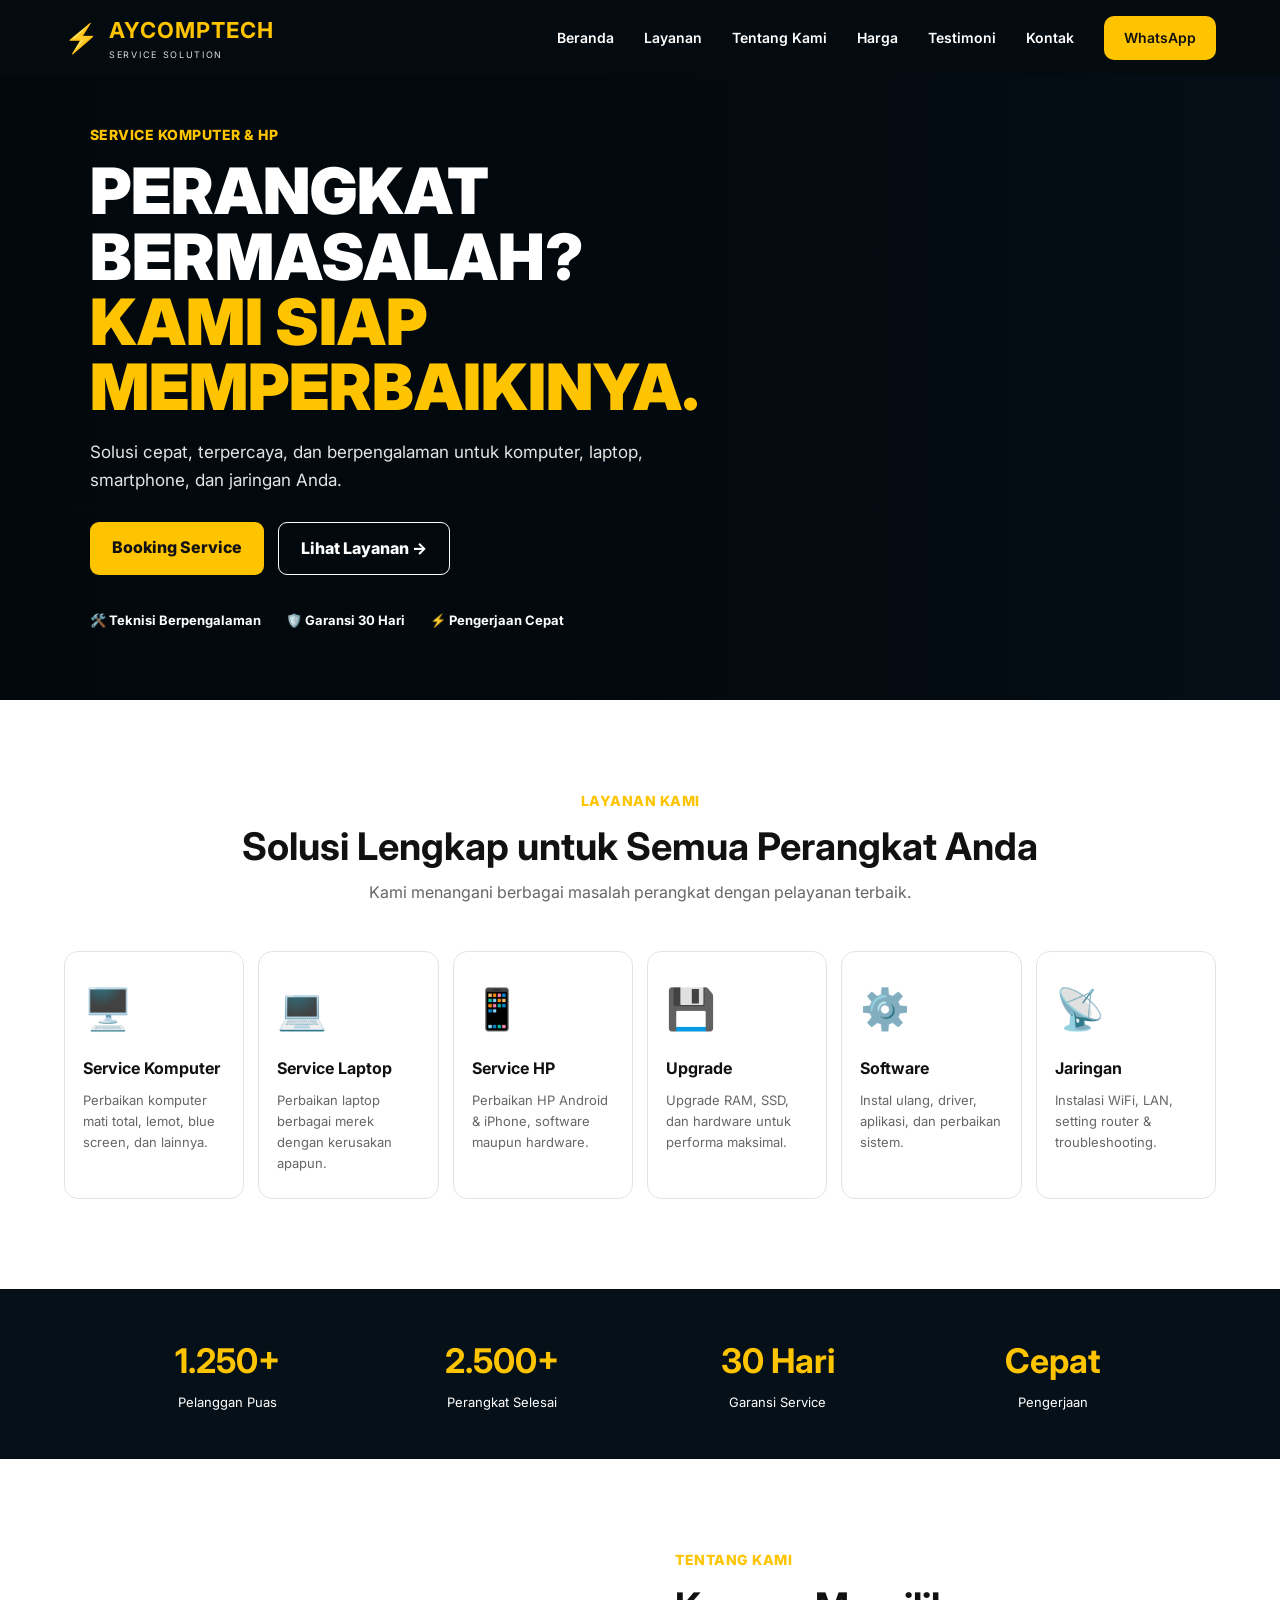
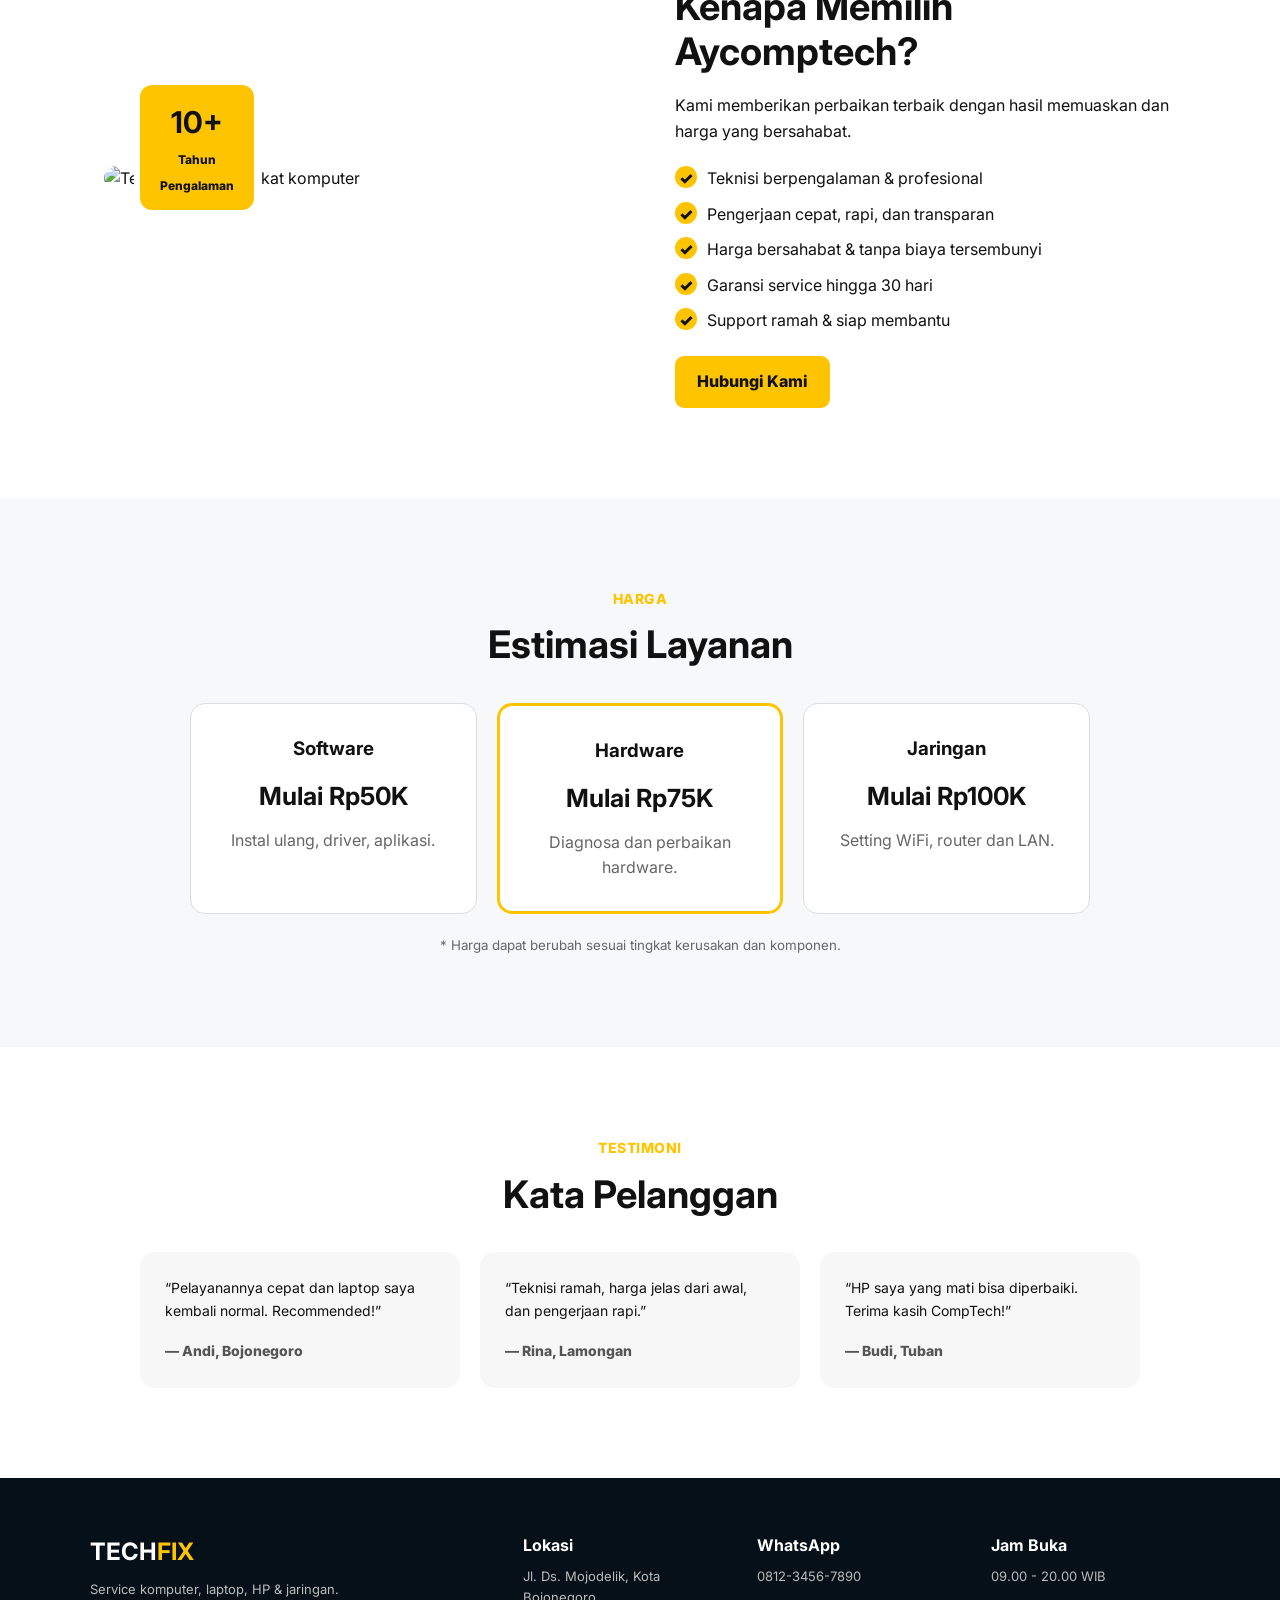
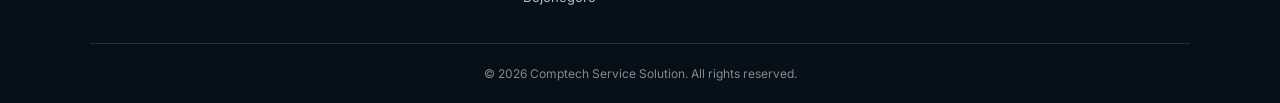
==== index.html @ ce94f82d "Update index.html" ====
<!DOCTYPE html>
<html lang="id">
<head>
  <meta charset="UTF-8">
  <meta name="viewport" content="width=device-width, initial-scale=1.0">
  <meta name="description" content="Comptech - Service Komputer, Laptop, HP dan Jaringan.">
  <title>AYCOMPTECH | Service Komputer & HP</title>
  <link rel="stylesheet" href="style.css">
</head>
<body>
  <header class="navbar" id="navbar">
    <a class="brand" href="#beranda">
      <span class="brand-mark">⚡</span>
      <span><b>AY<span>COMPTECH</span></b><small>SERVICE SOLUTION</small></span>
    </a>
    <button class="menu-toggle" id="menuToggle" aria-label="Buka menu">☰</button>
    <nav id="navMenu">
      <a href="#beranda">Beranda</a>
      <a href="#layanan">Layanan</a>
      <a href="#tentang">Tentang Kami</a>
      <a href="#harga">Harga</a>
      <a href="#testimoni">Testimoni</a>
      <a href="#kontak">Kontak</a>
      <a class="nav-wa" href="https://wa.me/6285173065701" target="_blank" rel="noopener">WhatsApp</a>
    </nav>
  </header>

  <main>
    <section class="hero" id="beranda">
      <div class="hero-overlay"></div>
      <div class="hero-content">
        <p class="eyebrow">SERVICE KOMPUTER & HP</p>
        <h1>PERANGKAT<br>BERMASALAH?<br><span>KAMI SIAP<br>MEMPERBAIKINYA.</span></h1>
        <p class="hero-text">Solusi cepat, terpercaya, dan berpengalaman untuk komputer, laptop, smartphone, dan jaringan Anda.</p>
        <div class="hero-buttons">
          <a class="btn primary" href="https://wa.me/6285173065701?text=Halo%20TechFix,%20saya%20ingin%20booking%20service." target="_blank">Booking Service</a>
          <a class="btn outline" href="#layanan">Lihat Layanan →</a>
        </div>
        <div class="trust">
          <span>🛠️ Teknisi Berpengalaman</span>
          <span>🛡️ Garansi 30 Hari</span>
          <span>⚡ Pengerjaan Cepat</span>
        </div>
      </div>
    </section>

    <section class="services section" id="layanan">
      <p class="eyebrow center">LAYANAN KAMI</p>
      <h2>Solusi Lengkap untuk Semua Perangkat Anda</h2>
      <p class="section-lead">Kami menangani berbagai masalah perangkat dengan pelayanan terbaik.</p>
      <div class="cards">
        <article class="card"><div class="icon">🖥️</div><h3>Service Komputer</h3><p>Perbaikan komputer mati total, lemot, blue screen, dan lainnya.</p></article>
        <article class="card"><div class="icon">💻</div><h3>Service Laptop</h3><p>Perbaikan laptop berbagai merek dengan kerusakan apapun.</p></article>
        <article class="card"><div class="icon">📱</div><h3>Service HP</h3><p>Perbaikan HP Android & iPhone, software maupun hardware.</p></article>
        <article class="card"><div class="icon">💾</div><h3>Upgrade</h3><p>Upgrade RAM, SSD, dan hardware untuk performa maksimal.</p></article>
        <article class="card"><div class="icon">⚙️</div><h3>Software</h3><p>Instal ulang, driver, aplikasi, dan perbaikan sistem.</p></article>
        <article class="card"><div class="icon">📡</div><h3>Jaringan</h3><p>Instalasi WiFi, LAN, setting router & troubleshooting.</p></article>
      </div>
    </section>

    <section class="stats">
      <div><strong>1.250+</strong><span>Pelanggan Puas</span></div>
      <div><strong>2.500+</strong><span>Perangkat Selesai</span></div>
      <div><strong>30 Hari</strong><span>Garansi Service</span></div>
      <div><strong>Cepat</strong><span>Pengerjaan</span></div>
    </section>

    <section class="about section" id="tentang">
      <div class="about-image">
        <img src="assets/hero.jpg" alt="Teknisi dan perangkat komputer">
        <div class="experience"><b>10+</b><span>Tahun<br>Pengalaman</span></div>
      </div>
      <div>
        <p class="eyebrow">TENTANG KAMI</p>
        <h2>Kenapa Memilih Aycomptech?</h2>
        <p>Kami memberikan perbaikan terbaik dengan hasil memuaskan dan harga yang bersahabat.</p>
        <ul class="checks">
          <li>Teknisi berpengalaman & profesional</li>
          <li>Pengerjaan cepat, rapi, dan transparan</li>
          <li>Harga bersahabat & tanpa biaya tersembunyi</li>
          <li>Garansi service hingga 30 hari</li>
          <li>Support ramah & siap membantu</li>
        </ul>
        <a class="btn primary" href="https://wa.me/6285173065701" target="_blank">Hubungi Kami</a>
      </div>
    </section>

    <section class="pricing section" id="harga">
      <p class="eyebrow center">HARGA</p>
      <h2>Estimasi Layanan</h2>
      <div class="price-grid">
        <div class="price-card"><h3>Software</h3><b>Mulai Rp50K</b><p>Instal ulang, driver, aplikasi.</p></div>
        <div class="price-card featured"><h3>Hardware</h3><b>Mulai Rp75K</b><p>Diagnosa dan perbaikan hardware.</p></div>
        <div class="price-card"><h3>Jaringan</h3><b>Mulai Rp100K</b><p>Setting WiFi, router dan LAN.</p></div>
      </div>
      <small>* Harga dapat berubah sesuai tingkat kerusakan dan komponen.</small>
    </section>

    <section class="testimonials section" id="testimoni">
      <p class="eyebrow center">TESTIMONI</p>
      <h2>Kata Pelanggan</h2>
      <div class="testimonial-grid">
        <blockquote>“Pelayanannya cepat dan laptop saya kembali normal. Recommended!”<cite>— Andi, Bojonegoro</cite></blockquote>
        <blockquote>“Teknisi ramah, harga jelas dari awal, dan pengerjaan rapi.”<cite>— Rina, Lamongan</cite></blockquote>
        <blockquote>“HP saya yang mati bisa diperbaiki. Terima kasih CompTech!”<cite>— Budi, Tuban</cite></blockquote>
      </div>
    </section>
  </main>

  <footer id="kontak">
    <div class="footer-grid">
      <div><h3>TECH<span>FIX</span></h3><p>Service komputer, laptop, HP & jaringan.</p></div>
      <div><b>Lokasi</b><p>Jl. Ds. Mojodelik, Kota Bojonegoro</p></div>
      <div><b>WhatsApp</b><p>0812-3456-7890</p></div>
      <div><b>Jam Buka</b><p>09.00 - 20.00 WIB</p></div>
    </div>
    <p class="copyright">© 2026 Comptech Service Solution. All rights reserved.</p>
  </footer>

  <script src="script.js"></script>
</body>
</html>
---- style.css ----
@import url('https://fonts.googleapis.com/css2?family=Inter:wght@400;500;600;700;800;900&display=swap');
*{box-sizing:border-box;margin:0;padding:0}html{scroll-behavior:smooth}body{font-family:Inter,Arial,sans-serif;color:#111;background:#fff;line-height:1.6}.navbar{position:fixed;z-index:20;top:0;left:0;width:100%;height:76px;display:flex;align-items:center;justify-content:space-between;padding:0 5%;background:rgba(5,12,17,.92);backdrop-filter:blur(12px);color:#fff}.brand{display:flex;gap:10px;align-items:center;color:#fff;text-decoration:none}.brand-mark{font-size:28px;color:#ffc400}.brand b{display:block;font-size:22px;letter-spacing:1px}.brand b span,.brand span{color:#ffc400}.brand small{display:block;font-size:9px;letter-spacing:1.7px;color:#ddd}.navbar nav{display:flex;align-items:center;gap:30px}.navbar nav a{color:#fff;text-decoration:none;font-size:14px;font-weight:600}.nav-wa{background:#ffc400!important;color:#111!important;padding:11px 20px;border-radius:10px}.menu-toggle{display:none;background:none;border:0;color:#fff;font-size:28px}.hero{min-height:700px;position:relative;display:flex;align-items:center;background:#061019 url('assets/hero.jpg') center right/cover no-repeat;color:#fff;overflow:hidden}.hero-overlay{position:absolute;inset:0;background:linear-gradient(90deg,rgba(2,8,12,.98) 0%,rgba(2,8,12,.88) 42%,rgba(2,8,12,.25) 100%)}.hero-content{position:relative;z-index:2;width:min(650px,90%);margin-left:7%;padding-top:55px}.eyebrow{color:#ffc400;font-weight:800;font-size:14px;letter-spacing:.5px;margin-bottom:12px}.hero h1{font-size:clamp(42px,5vw,70px);line-height:1.02;font-weight:900;margin-bottom:20px}.hero h1 span{color:#ffc400}.hero-text{max-width:570px;font-size:17px;color:#e4e4e4;margin-bottom:28px}.hero-buttons{display:flex;gap:14px;flex-wrap:wrap}.btn{display:inline-block;text-decoration:none;padding:13px 22px;border-radius:9px;font-weight:800}.primary{background:#ffc400;color:#111}.outline{border:1px solid #fff;color:#fff}.trust{display:flex;gap:25px;flex-wrap:wrap;margin-top:35px;font-size:13px;font-weight:700}.section{padding:90px 5%}.center{text-align:center}.section h2{text-align:center;font-size:38px;line-height:1.2;margin-bottom:10px}.section-lead{text-align:center;color:#666;margin-bottom:45px}.cards{display:grid;grid-template-columns:repeat(6,1fr);gap:14px;max-width:1200px;margin:auto}.card{border:1px solid #e4e4e4;border-radius:14px;padding:25px 18px;transition:.25s;background:#fff}.card:hover{transform:translateY(-5px);box-shadow:0 12px 30px #00000012}.icon{font-size:40px;margin-bottom:15px}.card h3{font-size:16px;margin-bottom:9px}.card p{font-size:13px;color:#666}.stats{background:#061019;color:#fff;display:grid;grid-template-columns:repeat(4,1fr);padding:45px 8%;gap:25px;text-align:center}.stats strong{display:block;color:#ffc400;font-size:34px}.stats span{font-size:13px}.about{display:grid;grid-template-columns:1fr 1fr;gap:70px;align-items:center;max-width:1200px;margin:auto}.about-image{position:relative}.about-image img{width:100%;height:390px;object-fit:cover;border-radius:18px}.experience{position:absolute;bottom:-25px;left:30px;background:#ffc400;color:#111;border:6px solid #fff;border-radius:18px;padding:13px 20px;text-align:center}.experience b{display:block;font-size:30px}.experience span{font-size:12px;font-weight:800}.about h2{text-align:left;margin-bottom:18px}.checks{list-style:none;margin:22px 0}.checks li{margin:10px 0}.checks li:before{content:'✓';display:inline-grid;place-items:center;width:22px;height:22px;border-radius:50%;background:#ffc400;margin-right:10px;font-weight:900}.pricing{background:#f7f8f9;text-align:center}.price-grid{max-width:900px;margin:35px auto 18px;display:grid;grid-template-columns:repeat(3,1fr);gap:20px}.price-card{background:#fff;border:1px solid #ddd;border-radius:15px;padding:30px}.price-card.featured{border:3px solid #ffc400}.price-card b{display:block;font-size:25px;color:#111;margin:12px 0}.price-card p,.pricing small{color:#666}.testimonial-grid{max-width:1000px;margin:35px auto 0;display:grid;grid-template-columns:repeat(3,1fr);gap:20px}.testimonial-grid blockquote{padding:25px;background:#f7f7f7;border-radius:15px;font-size:14px}.testimonial-grid cite{display:block;margin-top:18px;font-style:normal;font-weight:800;color:#555}footer{background:#061019;color:#fff;padding:55px 7% 20px}.footer-grid{display:grid;grid-template-columns:2fr repeat(3,1fr);gap:35px}.footer-grid h3{font-size:24px}.footer-grid h3 span{color:#ffc400}.footer-grid p{color:#bbb;font-size:13px;margin-top:8px}.copyright{border-top:1px solid #263038;margin-top:35px;padding-top:20px;text-align:center;color:#888;font-size:12px}@media(max-width:1000px){.cards{grid-template-columns:repeat(3,1fr)}.navbar nav{gap:15px}.about{gap:35px}}@media(max-width:760px){.navbar{height:68px}.menu-toggle{display:block}.navbar nav{display:none;position:absolute;top:68px;left:0;width:100%;background:#061019;padding:20px;flex-direction:column;align-items:stretch}.navbar nav.open{display:flex}.navbar nav a{text-align:center;padding:10px}.hero{min-height:650px;background-position:65% center}.hero-content{margin-left:5%;padding-top:60px}.hero h1{font-size:42px}.cards,.price-grid,.testimonial-grid,.about,.footer-grid,.stats{grid-template-columns:1fr}.section{padding:65px 5%}.section h2{font-size:30px}.about-image img{height:300px}.stats{gap:20px}.footer-grid{gap:22px}}
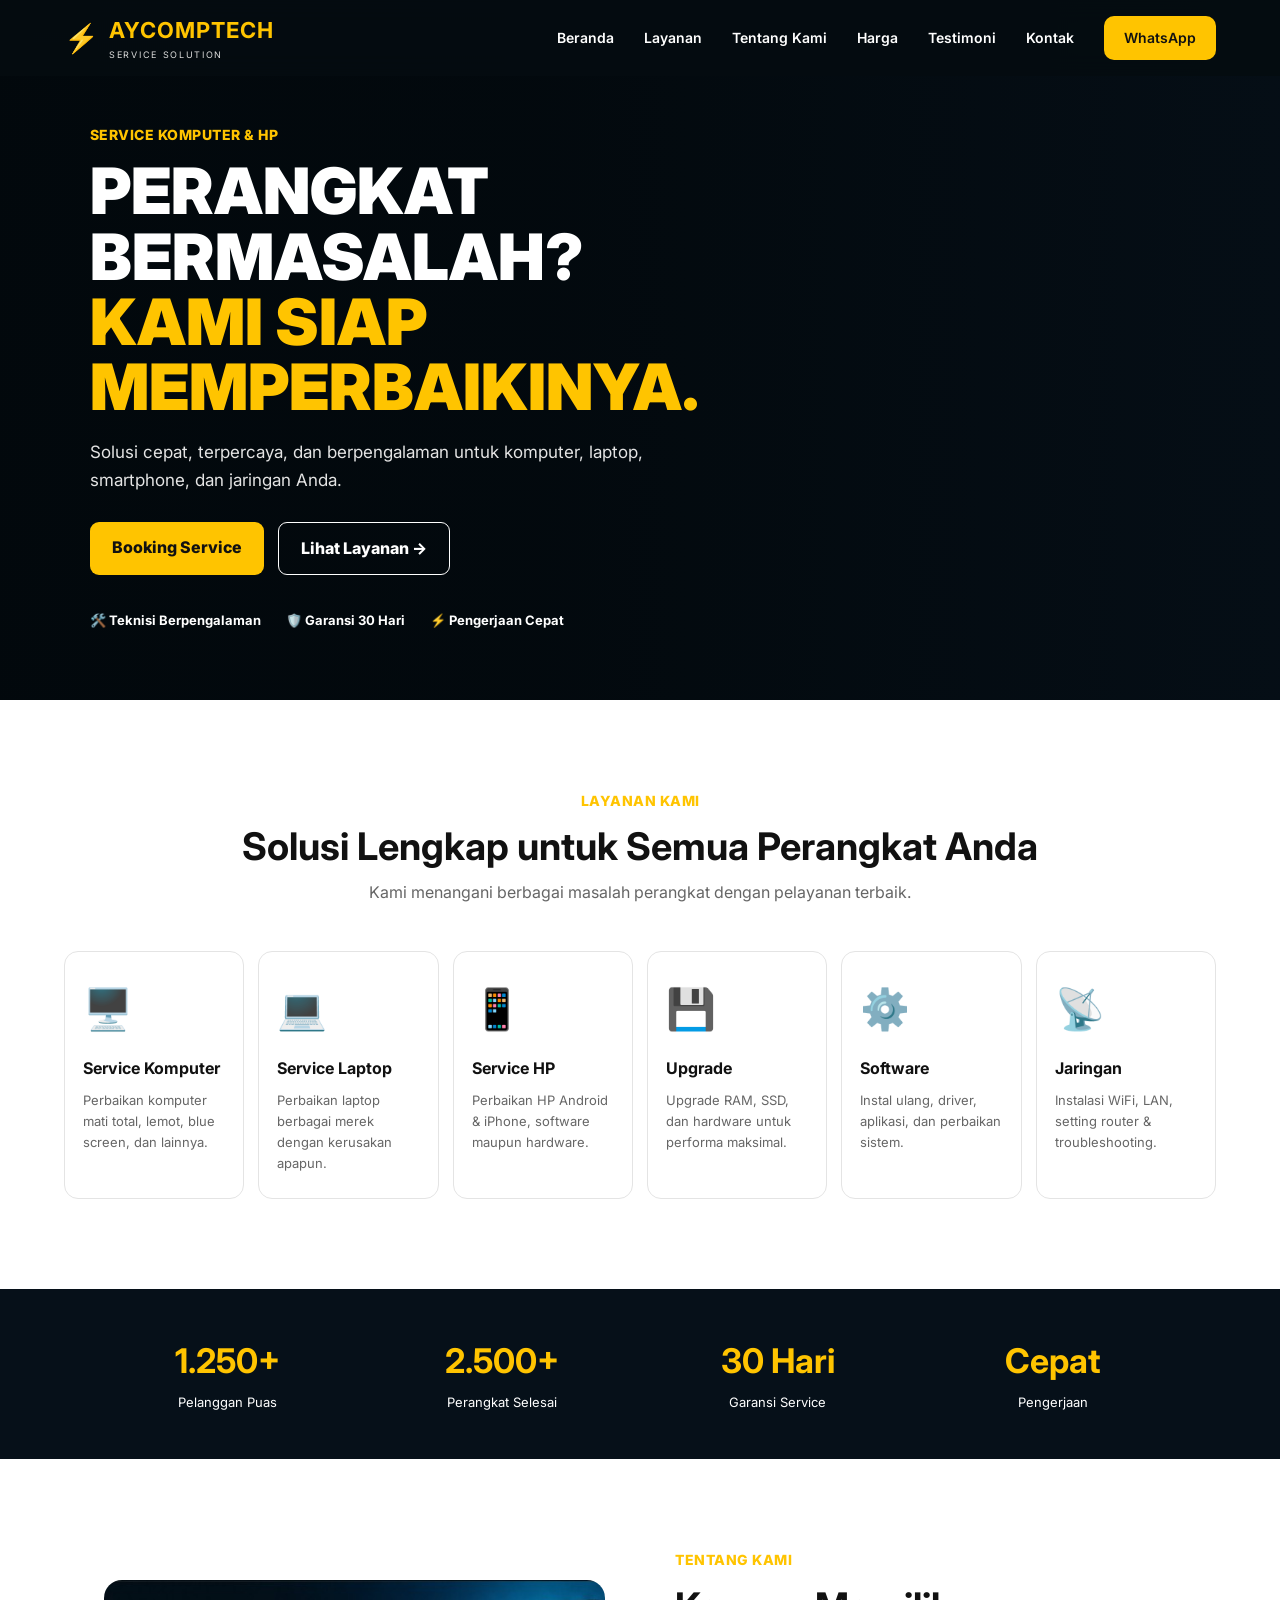
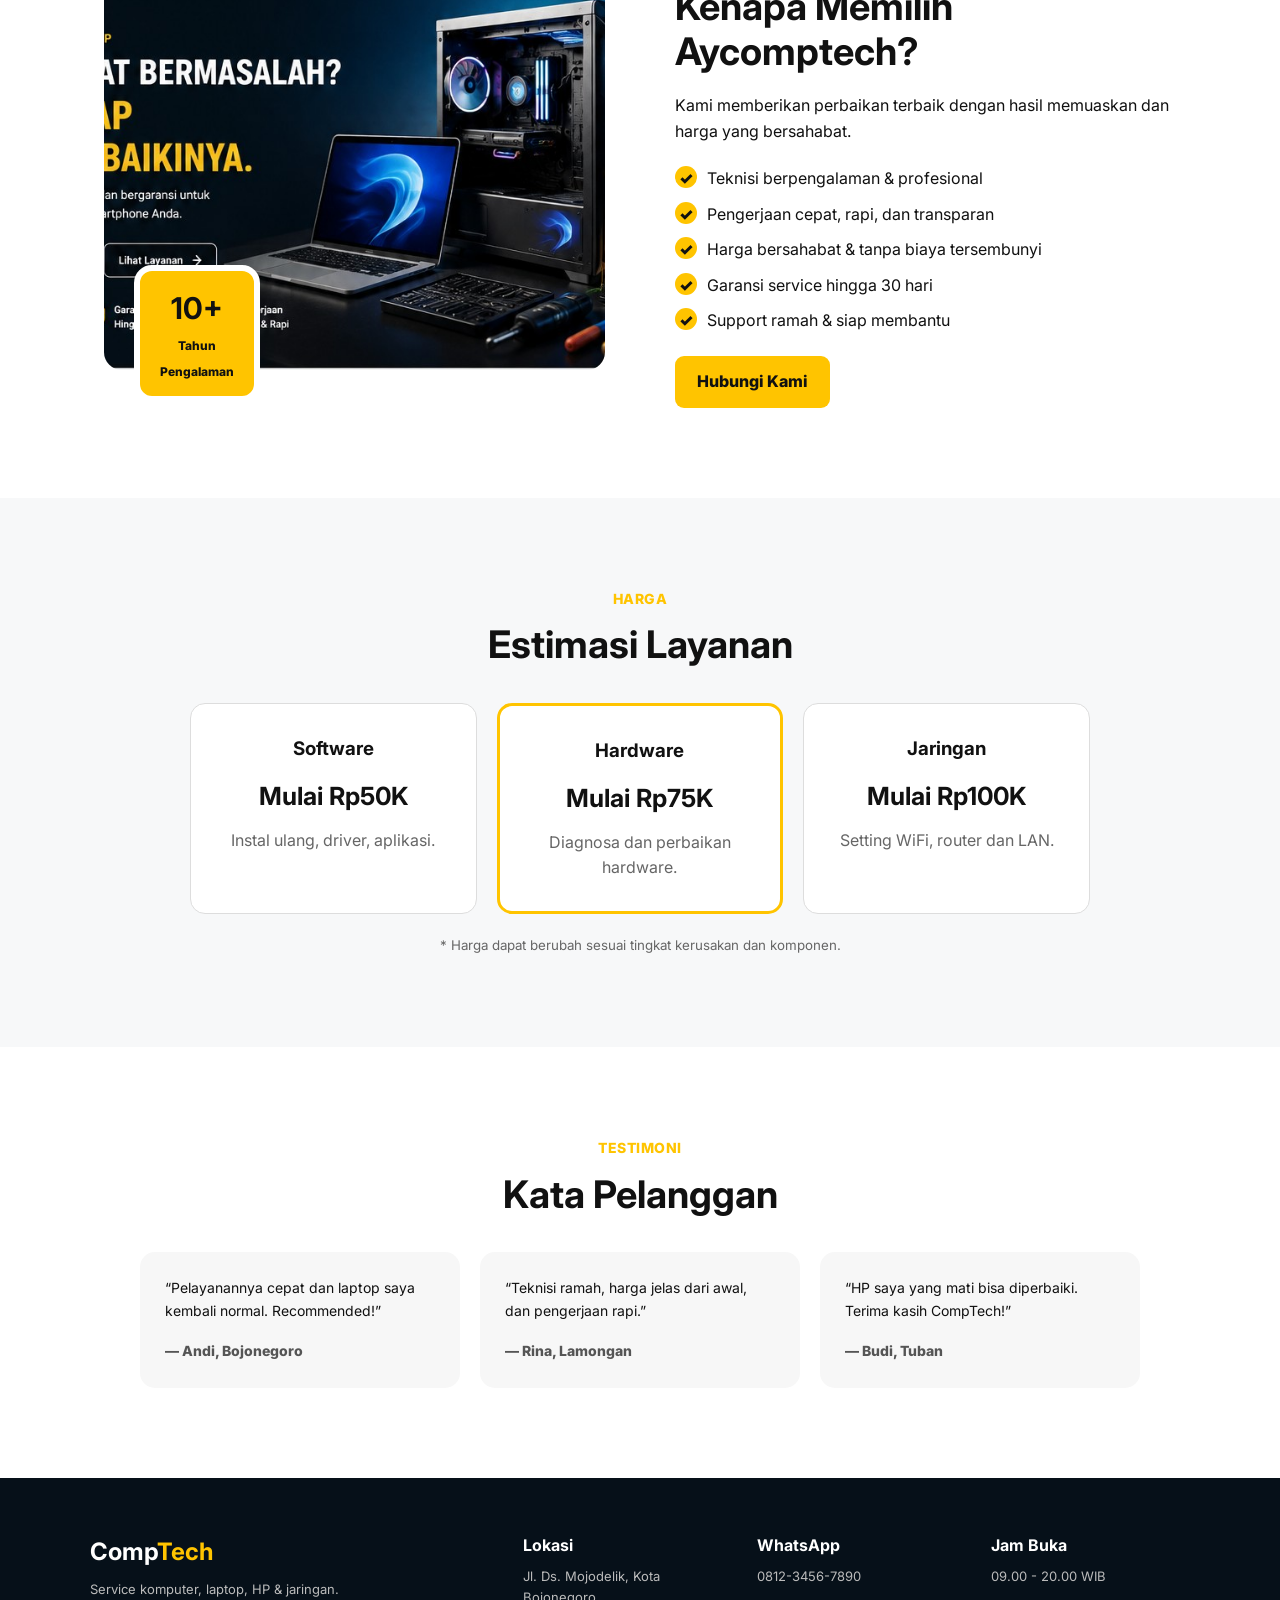
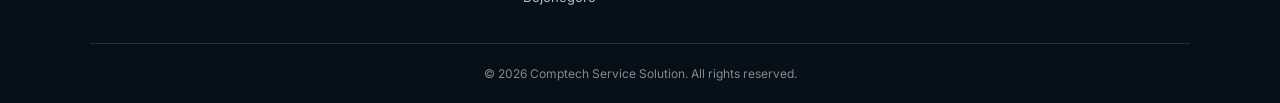
==== commit e239d1c4: "Update index.html" ====
--- a/index.html
+++ b/index.html
@@ -67,7 +67,7 @@
 
     <section class="about section" id="tentang">
       <div class="about-image">
-        <img src="assets/hero.jpg" alt="Teknisi dan perangkat komputer">
+        <img src="hero.jpg" alt="Teknisi dan perangkat komputer">
         <div class="experience"><b>10+</b><span>Tahun<br>Pengalaman</span></div>
       </div>
       <div>
@@ -109,7 +109,7 @@
 
   <footer id="kontak">
     <div class="footer-grid">
-      <div><h3>TECH<span>FIX</span></h3><p>Service komputer, laptop, HP & jaringan.</p></div>
+      <div><h3>Comp<span>Tech</span></h3><p>Service komputer, laptop, HP & jaringan.</p></div>
       <div><b>Lokasi</b><p>Jl. Ds. Mojodelik, Kota Bojonegoro</p></div>
       <div><b>WhatsApp</b><p>0812-3456-7890</p></div>
       <div><b>Jam Buka</b><p>09.00 - 20.00 WIB</p></div>
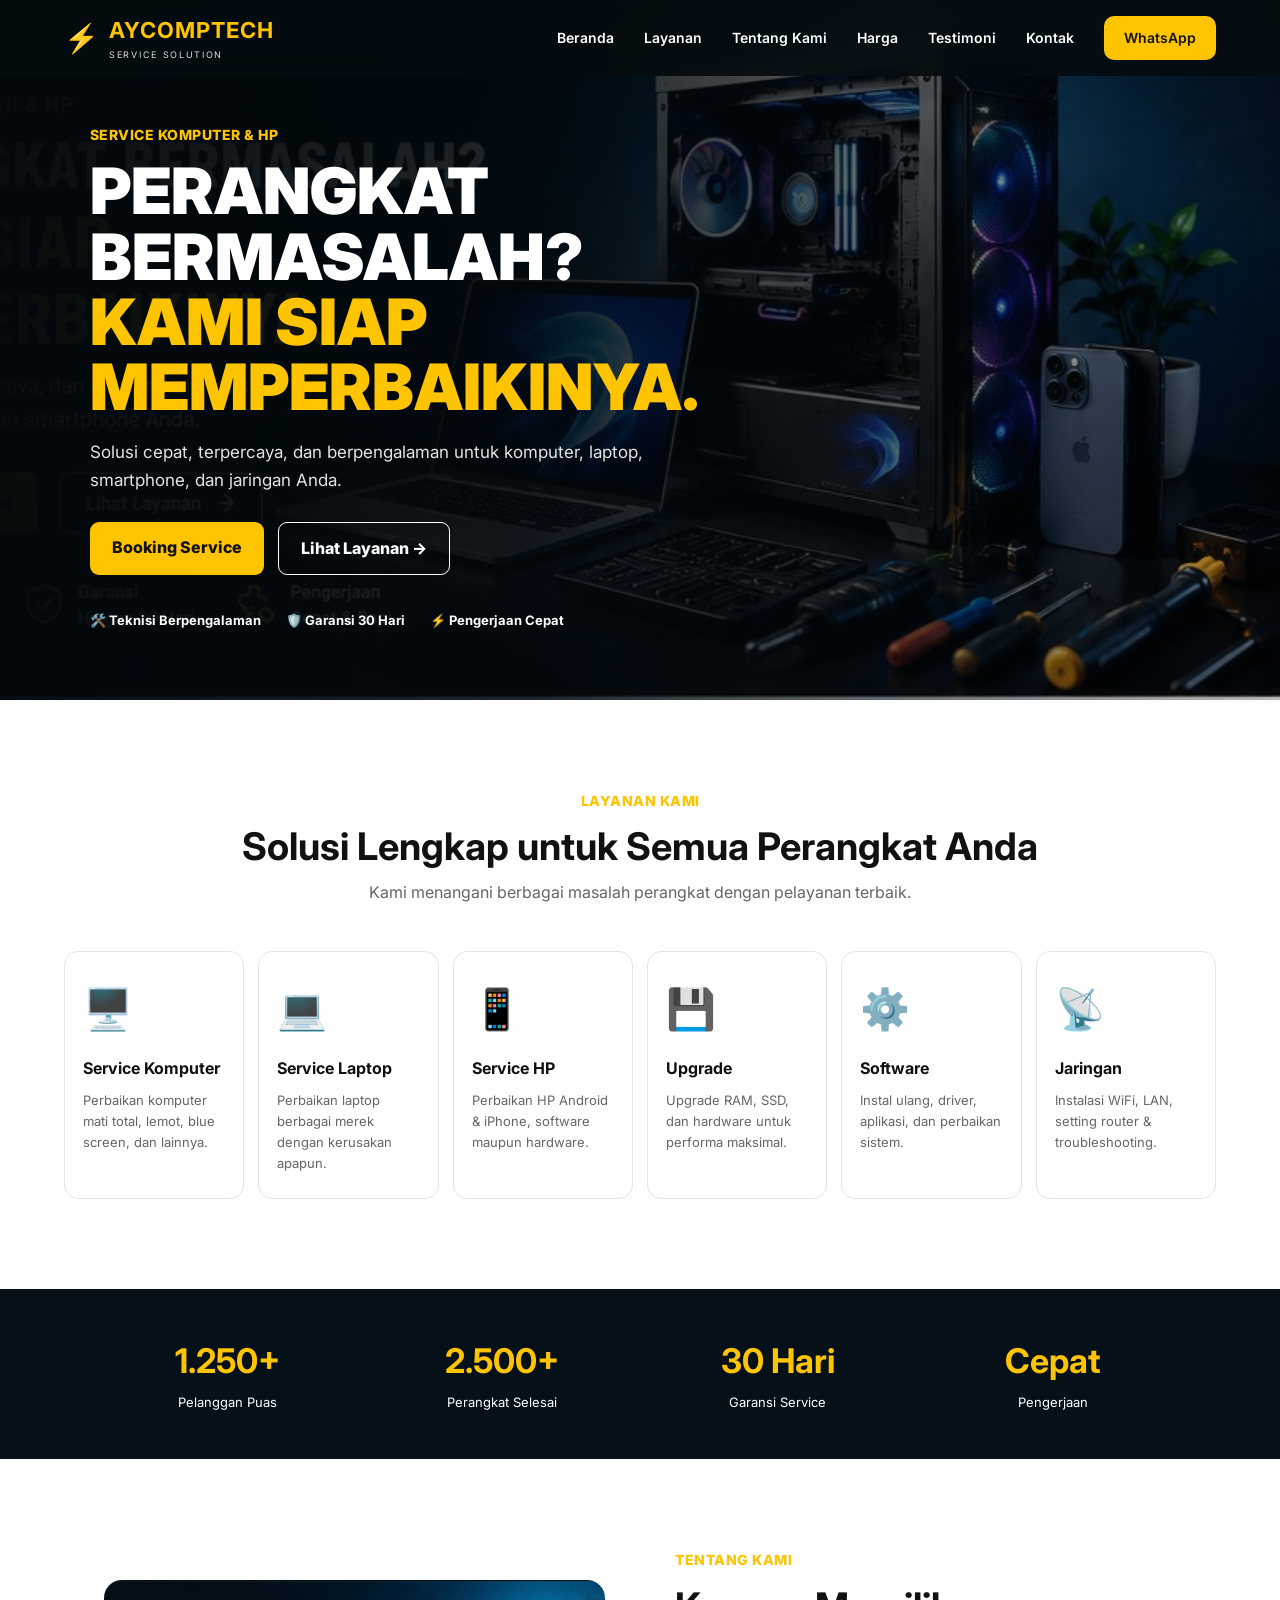
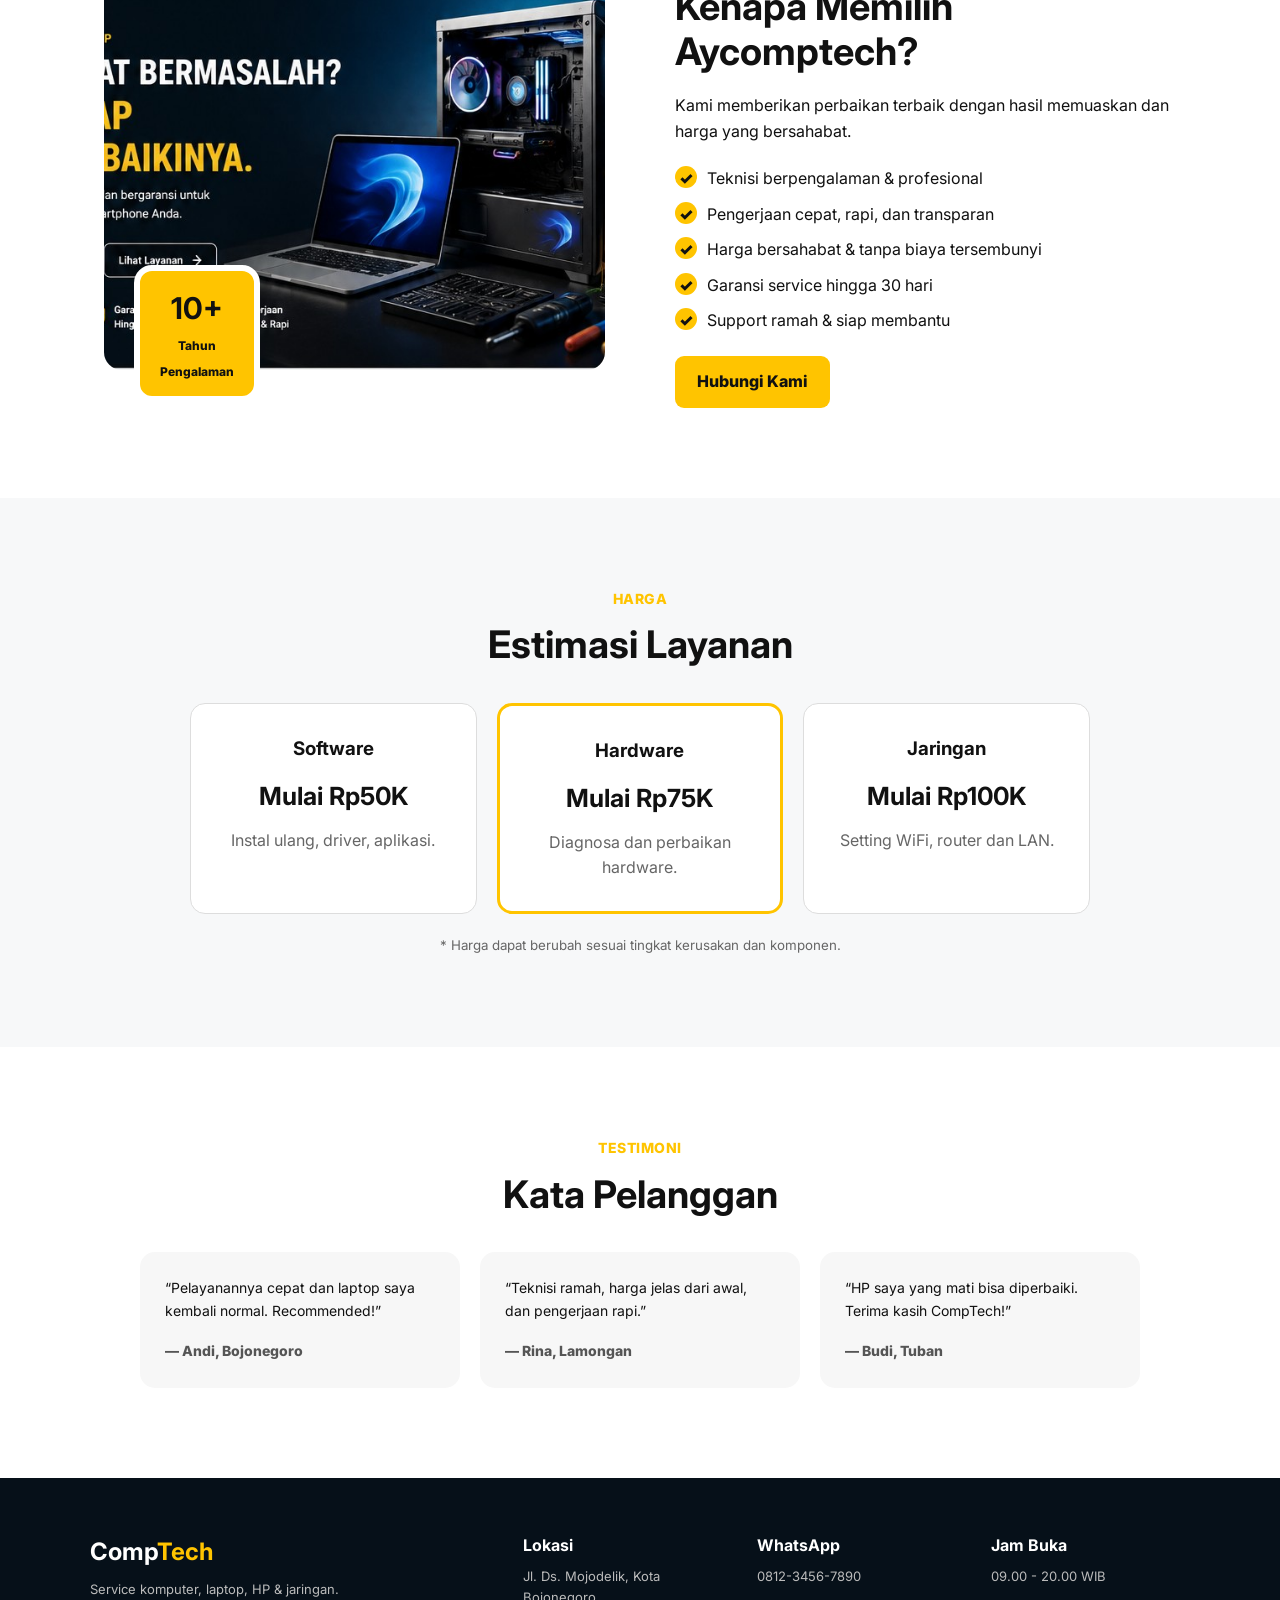
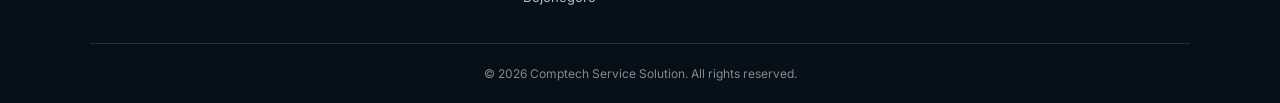
==== commit bfdf7a65: "Update index.html" ====
--- a/index.html
+++ b/index.html
@@ -33,7 +33,7 @@
         <h1>PERANGKAT<br>BERMASALAH?<br><span>KAMI SIAP<br>MEMPERBAIKINYA.</span></h1>
         <p class="hero-text">Solusi cepat, terpercaya, dan berpengalaman untuk komputer, laptop, smartphone, dan jaringan Anda.</p>
         <div class="hero-buttons">
-          <a class="btn primary" href="https://wa.me/6285173065701?text=Halo%20TechFix,%20saya%20ingin%20booking%20service." target="_blank">Booking Service</a>
+          <a class="btn primary" href="https://wa.me/6285173065701?text=Halo%20AyCompTech,%20saya%20ingin%20booking%20service." target="_blank">Booking Service</a>
           <a class="btn outline" href="#layanan">Lihat Layanan →</a>
         </div>
         <div class="trust">
@@ -67,7 +67,7 @@
 
     <section class="about section" id="tentang">
       <div class="about-image">
-        <img src="hero.jpg" alt="Teknisi dan perangkat komputer">
+        <img src="assets/hero.jpg" alt="Teknisi dan perangkat komputer">
         <div class="experience"><b>10+</b><span>Tahun<br>Pengalaman</span></div>
       </div>
       <div>
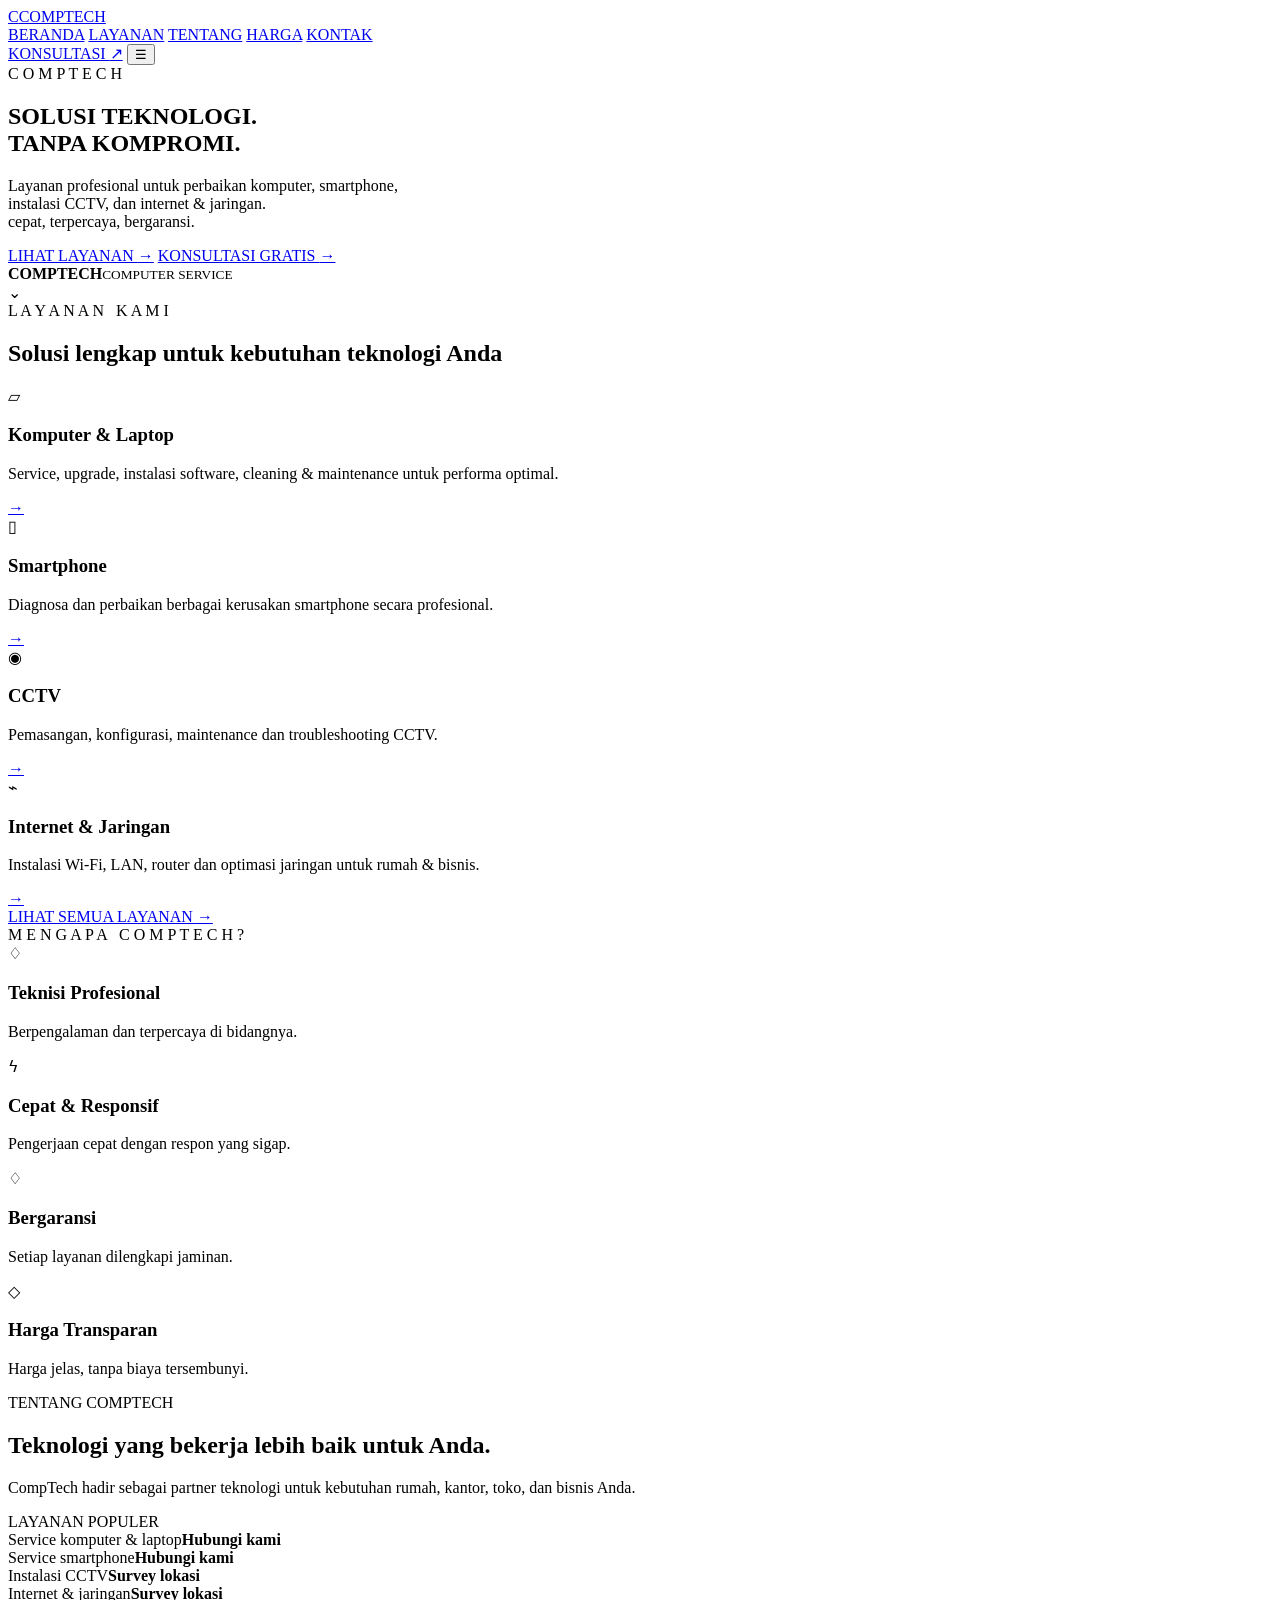
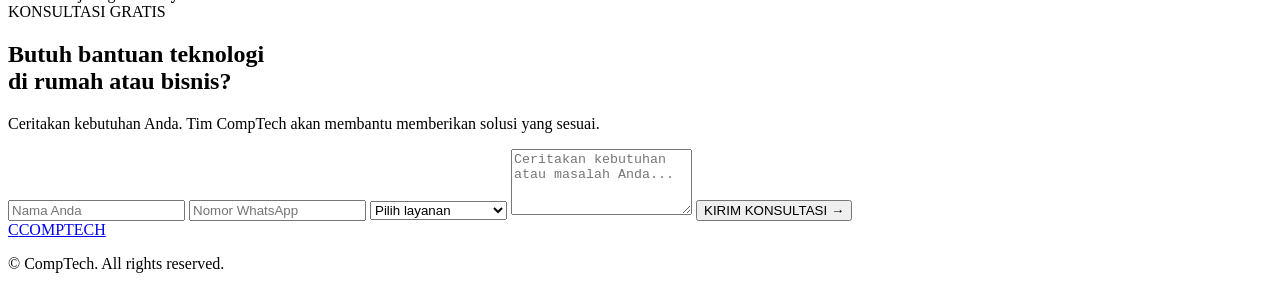
==== commit 46c91c23: "Add files via upload" ====
--- a/index.html
+++ b/index.html
@@ -1,122 +1,146 @@
-<!DOCTYPE html>
+<!doctype html>
 <html lang="id">
 <head>
-  <meta charset="UTF-8">
-  <meta name="viewport" content="width=device-width, initial-scale=1.0">
-  <meta name="description" content="Comptech - Service Komputer, Laptop, HP dan Jaringan.">
-  <title>AYCOMPTECH | Service Komputer & HP</title>
+  <meta charset="utf-8">
+  <meta name="viewport" content="width=device-width,initial-scale=1">
+  <meta name="description" content="CompTech - Jasa perbaikan komputer, laptop, smartphone, instalasi CCTV, internet dan jaringan. Cepat, terpercaya, bergaransi.">
+  <meta name="theme-color" content="#030405">
+  <meta name="robots" content="index,follow">
+  <link rel="canonical" href="https://USERNAME.github.io/comptech/">
+  <meta property="og:type" content="website">
+  <meta property="og:title" content="CompTech — Solusi Teknologi">
+  <meta property="og:description" content="Service komputer, smartphone, CCTV, internet dan jaringan.">
+  <meta property="og:url" content="https://USERNAME.github.io/comptech/">
+  <meta property="og:site_name" content="CompTech">
+  <link rel="icon" href="favicon.svg" type="image/svg+xml">
+  <link rel="manifest" href="site.webmanifest">
+  <title>CompTech — Solusi Teknologi</title>
+  <link rel="preconnect" href="https://fonts.googleapis.com">
+  <link rel="preconnect" href="https://fonts.gstatic.com" crossorigin>
+  <link href="https://fonts.googleapis.com/css2?family=Inter:wght@400;500;600;700&display=swap" rel="stylesheet">
   <link rel="stylesheet" href="style.css">
 </head>
 <body>
-  <header class="navbar" id="navbar">
-    <a class="brand" href="#beranda">
-      <span class="brand-mark">⚡</span>
-      <span><b>AY<span>COMPTECH</span></b><small>SERVICE SOLUTION</small></span>
-    </a>
-    <button class="menu-toggle" id="menuToggle" aria-label="Buka menu">☰</button>
-    <nav id="navMenu">
-      <a href="#beranda">Beranda</a>
-      <a href="#layanan">Layanan</a>
-      <a href="#tentang">Tentang Kami</a>
-      <a href="#harga">Harga</a>
-      <a href="#testimoni">Testimoni</a>
-      <a href="#kontak">Kontak</a>
-      <a class="nav-wa" href="https://wa.me/6285173065701" target="_blank" rel="noopener">WhatsApp</a>
-    </nav>
-  </header>
+<header class="nav">
+  <a class="logo" href="#home"><span class="logo-c">C</span><span>COMPTECH</span></a>
+  <nav>
+    <a class="active" href="#home">BERANDA</a>
+    <a href="#layanan">LAYANAN</a>
+    <a href="#tentang">TENTANG</a>
+    <a href="#harga">HARGA</a>
+    <a href="#kontak">KONTAK</a>
+  </nav>
+  <a class="nav-btn" href="#kontak">KONSULTASI <span>↗</span></a>
+  <button class="hamburger" aria-label="Menu">☰</button>
+</header>
 
-  <main>
-    <section class="hero" id="beranda">
-      <div class="hero-overlay"></div>
-      <div class="hero-content">
-        <p class="eyebrow">SERVICE KOMPUTER & HP</p>
-        <h1>PERANGKAT<br>BERMASALAH?<br><span>KAMI SIAP<br>MEMPERBAIKINYA.</span></h1>
-        <p class="hero-text">Solusi cepat, terpercaya, dan berpengalaman untuk komputer, laptop, smartphone, dan jaringan Anda.</p>
-        <div class="hero-buttons">
-          <a class="btn primary" href="https://wa.me/6285173065701?text=Halo%20AyCompTech,%20saya%20ingin%20booking%20service." target="_blank">Booking Service</a>
-          <a class="btn outline" href="#layanan">Lihat Layanan →</a>
-        </div>
-        <div class="trust">
-          <span>🛠️ Teknisi Berpengalaman</span>
-          <span>🛡️ Garansi 30 Hari</span>
-          <span>⚡ Pengerjaan Cepat</span>
-        </div>
-      </div>
-    </section>
+<main>
+<section class="hero" id="home">
+  <div class="stars"></div>
+  <div class="earth"></div>
+  <div class="hero-content">
+    <div class="micro">C O M P T E C H</div>
+    <h1>SOLUSI TEKNOLOGI.<br><span>TANPA KOMPROMI.</span></h1>
+    <p>Layanan profesional untuk perbaikan komputer, smartphone,<br class="desktop"> instalasi CCTV, dan internet & jaringan.<br> cepat, terpercaya, bergaransi.</p>
+    <div class="actions">
+      <a class="btn white" href="#layanan">LIHAT LAYANAN <b>→</b></a>
+      <a class="btn outline" href="#kontak">KONSULTASI GRATIS <b>→</b></a>
+    </div>
+  </div>
 
-    <section class="services section" id="layanan">
-      <p class="eyebrow center">LAYANAN KAMI</p>
-      <h2>Solusi Lengkap untuk Semua Perangkat Anda</h2>
-      <p class="section-lead">Kami menangani berbagai masalah perangkat dengan pelayanan terbaik.</p>
-      <div class="cards">
-        <article class="card"><div class="icon">🖥️</div><h3>Service Komputer</h3><p>Perbaikan komputer mati total, lemot, blue screen, dan lainnya.</p></article>
-        <article class="card"><div class="icon">💻</div><h3>Service Laptop</h3><p>Perbaikan laptop berbagai merek dengan kerusakan apapun.</p></article>
-        <article class="card"><div class="icon">📱</div><h3>Service HP</h3><p>Perbaikan HP Android & iPhone, software maupun hardware.</p></article>
-        <article class="card"><div class="icon">💾</div><h3>Upgrade</h3><p>Upgrade RAM, SSD, dan hardware untuk performa maksimal.</p></article>
-        <article class="card"><div class="icon">⚙️</div><h3>Software</h3><p>Instal ulang, driver, aplikasi, dan perbaikan sistem.</p></article>
-        <article class="card"><div class="icon">📡</div><h3>Jaringan</h3><p>Instalasi WiFi, LAN, setting router & troubleshooting.</p></article>
-      </div>
-    </section>
+  <div class="hero-products" aria-hidden="true">
+    <div class="laptop">
+      <div class="laptop-screen"><strong>COMPTECH</strong><small>COMPUTER SERVICE</small></div>
+      <div class="laptop-base"></div>
+    </div>
+    <div class="phone"><div class="phone-screen"></div></div>
+    <div class="cctv"><div class="lens"></div><div class="cctv-neck"></div></div>
+    <div class="router"><i></i><i></i><i></i><span></span></div>
+  </div>
+  <div class="scroll">⌄</div>
+</section>
 
-    <section class="stats">
-      <div><strong>1.250+</strong><span>Pelanggan Puas</span></div>
-      <div><strong>2.500+</strong><span>Perangkat Selesai</span></div>
-      <div><strong>30 Hari</strong><span>Garansi Service</span></div>
-      <div><strong>Cepat</strong><span>Pengerjaan</span></div>
-    </section>
+<section class="services" id="layanan">
+  <div class="section-title">
+    <div class="micro">L A Y A N A N &nbsp; K A M I</div>
+    <h2>Solusi lengkap untuk kebutuhan teknologi Anda</h2>
+  </div>
+  <div class="cards">
+    <article class="card">
+      <div class="card-icon">▱</div><h3>Komputer & Laptop</h3>
+      <p>Service, upgrade, instalasi software, cleaning & maintenance untuk performa optimal.</p>
+      <div class="device laptop-mini"><div></div></div><a href="#kontak">→</a>
+    </article>
+    <article class="card">
+      <div class="card-icon">▯</div><h3>Smartphone</h3>
+      <p>Diagnosa dan perbaikan berbagai kerusakan smartphone secara profesional.</p>
+      <div class="device phone-mini"></div><a href="#kontak">→</a>
+    </article>
+    <article class="card">
+      <div class="card-icon">◉</div><h3>CCTV</h3>
+      <p>Pemasangan, konfigurasi, maintenance dan troubleshooting CCTV.</p>
+      <div class="device cctv-mini"><i></i></div><a href="#kontak">→</a>
+    </article>
+    <article class="card">
+      <div class="card-icon">⌁</div><h3>Internet & Jaringan</h3>
+      <p>Instalasi Wi-Fi, LAN, router dan optimasi jaringan untuk rumah & bisnis.</p>
+      <div class="device router-mini"><i></i><i></i><i></i></div><a href="#kontak">→</a>
+    </article>
+  </div>
+  <a class="all-services" href="#kontak">LIHAT SEMUA LAYANAN <b>→</b></a>
+</section>
 
-    <section class="about section" id="tentang">
-      <div class="about-image">
-        <img src="assets/hero.jpg" alt="Teknisi dan perangkat komputer">
-        <div class="experience"><b>10+</b><span>Tahun<br>Pengalaman</span></div>
-      </div>
-      <div>
-        <p class="eyebrow">TENTANG KAMI</p>
-        <h2>Kenapa Memilih Aycomptech?</h2>
-        <p>Kami memberikan perbaikan terbaik dengan hasil memuaskan dan harga yang bersahabat.</p>
-        <ul class="checks">
-          <li>Teknisi berpengalaman & profesional</li>
-          <li>Pengerjaan cepat, rapi, dan transparan</li>
-          <li>Harga bersahabat & tanpa biaya tersembunyi</li>
-          <li>Garansi service hingga 30 hari</li>
-          <li>Support ramah & siap membantu</li>
-        </ul>
-        <a class="btn primary" href="https://wa.me/6285173065701" target="_blank">Hubungi Kami</a>
-      </div>
-    </section>
+<section class="why" id="tentang">
+  <div class="micro">M E N G A P A &nbsp; C O M P T E C H ?</div>
+  <div class="benefits">
+    <div><span>♢</span><h3>Teknisi Profesional</h3><p>Berpengalaman dan terpercaya di bidangnya.</p></div>
+    <div><span>ϟ</span><h3>Cepat & Responsif</h3><p>Pengerjaan cepat dengan respon yang sigap.</p></div>
+    <div><span>♢</span><h3>Bergaransi</h3><p>Setiap layanan dilengkapi jaminan.</p></div>
+    <div><span>◇</span><h3>Harga Transparan</h3><p>Harga jelas, tanpa biaya tersembunyi.</p></div>
+  </div>
+</section>
 
-    <section class="pricing section" id="harga">
-      <p class="eyebrow center">HARGA</p>
-      <h2>Estimasi Layanan</h2>
-      <div class="price-grid">
-        <div class="price-card"><h3>Software</h3><b>Mulai Rp50K</b><p>Instal ulang, driver, aplikasi.</p></div>
-        <div class="price-card featured"><h3>Hardware</h3><b>Mulai Rp75K</b><p>Diagnosa dan perbaikan hardware.</p></div>
-        <div class="price-card"><h3>Jaringan</h3><b>Mulai Rp100K</b><p>Setting WiFi, router dan LAN.</p></div>
-      </div>
-      <small>* Harga dapat berubah sesuai tingkat kerusakan dan komponen.</small>
-    </section>
+<section class="about-price" id="harga">
+  <div>
+    <div class="micro">TENTANG COMPTECH</div>
+    <h2>Teknologi yang bekerja lebih baik untuk Anda.</h2>
+    <p>CompTech hadir sebagai partner teknologi untuk kebutuhan rumah, kantor, toko, dan bisnis Anda.</p>
+  </div>
+  <div class="price-box">
+    <div class="micro">LAYANAN POPULER</div>
+    <div><span>Service komputer & laptop</span><b>Hubungi kami</b></div>
+    <div><span>Service smartphone</span><b>Hubungi kami</b></div>
+    <div><span>Instalasi CCTV</span><b>Survey lokasi</b></div>
+    <div><span>Internet & jaringan</span><b>Survey lokasi</b></div>
+  </div>
+</section>
 
-    <section class="testimonials section" id="testimoni">
-      <p class="eyebrow center">TESTIMONI</p>
-      <h2>Kata Pelanggan</h2>
-      <div class="testimonial-grid">
-        <blockquote>“Pelayanannya cepat dan laptop saya kembali normal. Recommended!”<cite>— Andi, Bojonegoro</cite></blockquote>
-        <blockquote>“Teknisi ramah, harga jelas dari awal, dan pengerjaan rapi.”<cite>— Rina, Lamongan</cite></blockquote>
-        <blockquote>“HP saya yang mati bisa diperbaiki. Terima kasih CompTech!”<cite>— Budi, Tuban</cite></blockquote>
-      </div>
-    </section>
-  </main>
+<section class="contact" id="kontak">
+  <div>
+    <div class="micro">KONSULTASI GRATIS</div>
+    <h2>Butuh bantuan teknologi<br>di rumah atau bisnis?</h2>
+    <p>Ceritakan kebutuhan Anda. Tim CompTech akan membantu memberikan solusi yang sesuai.</p>
+  </div>
+  <form id="contactForm">
+    <input id="name" required placeholder="Nama Anda">
+    <input id="phone" required type="tel" placeholder="Nomor WhatsApp">
+    <select id="service" required>
+      <option value="">Pilih layanan</option>
+      <option>Komputer & Laptop</option>
+      <option>Smartphone</option>
+      <option>CCTV</option>
+      <option>Internet & Jaringan</option>
+    </select>
+    <textarea id="message" required rows="4" placeholder="Ceritakan kebutuhan atau masalah Anda..."></textarea>
+    <button type="submit">KIRIM KONSULTASI <span>→</span></button>
+  </form>
+</section>
+</main>
 
-  <footer id="kontak">
-    <div class="footer-grid">
-      <div><h3>Comp<span>Tech</span></h3><p>Service komputer, laptop, HP & jaringan.</p></div>
-      <div><b>Lokasi</b><p>Jl. Ds. Mojodelik, Kota Bojonegoro</p></div>
-      <div><b>WhatsApp</b><p>0812-3456-7890</p></div>
-      <div><b>Jam Buka</b><p>09.00 - 20.00 WIB</p></div>
-    </div>
-    <p class="copyright">© 2026 Comptech Service Solution. All rights reserved.</p>
-  </footer>
-
-  <script src="script.js"></script>
+<footer>
+  <a class="logo" href="#home"><span class="logo-c">C</span><span>COMPTECH</span></a>
+  <p>© <span id="year"></span> CompTech. All rights reserved.</p>
+</footer>
+<script src="script.js"></script>
 </body>
 </html>
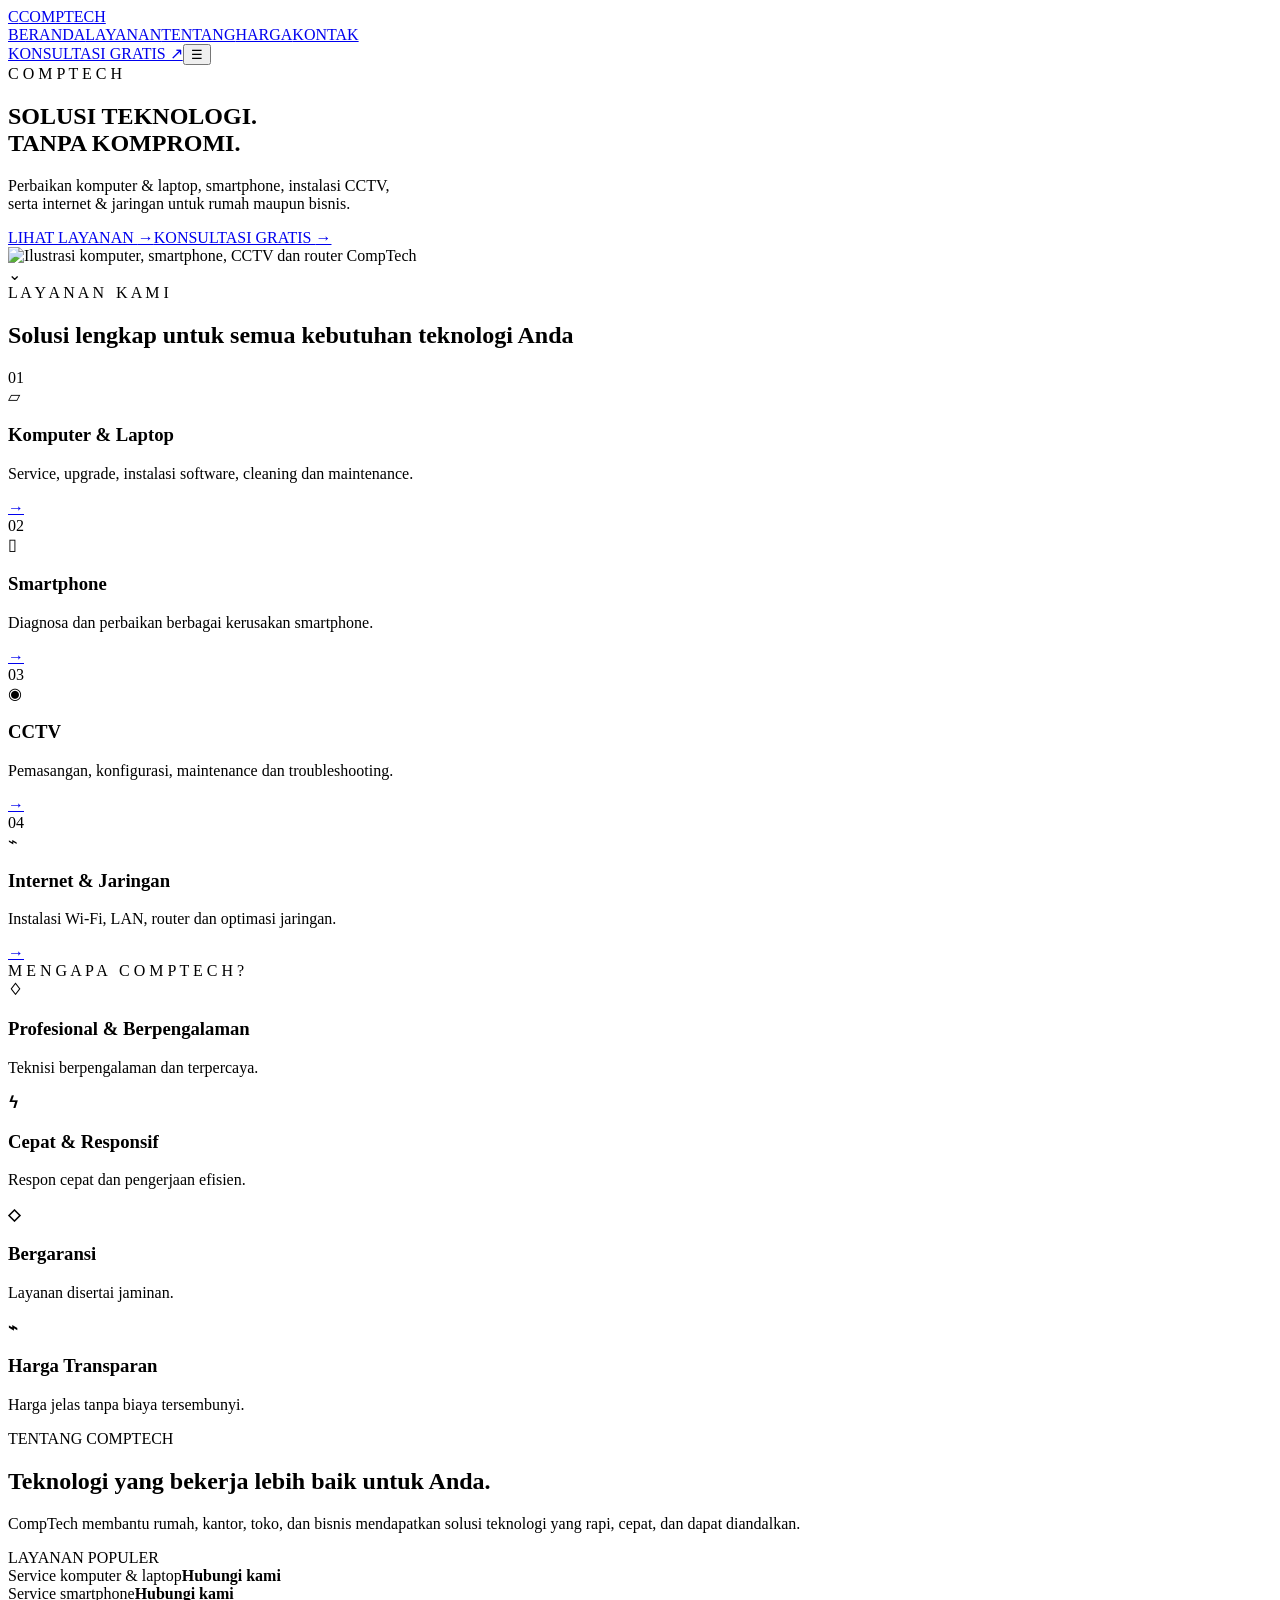
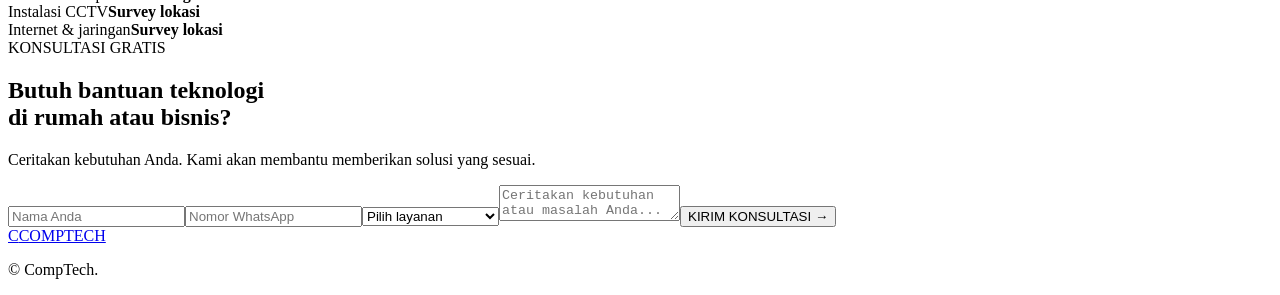
==== commit 015dc165: "Add files via upload" ====
--- a/index.html
+++ b/index.html
@@ -1,146 +1,50 @@
 <!doctype html>
 <html lang="id">
 <head>
-  <meta charset="utf-8">
-  <meta name="viewport" content="width=device-width,initial-scale=1">
-  <meta name="description" content="CompTech - Jasa perbaikan komputer, laptop, smartphone, instalasi CCTV, internet dan jaringan. Cepat, terpercaya, bergaransi.">
-  <meta name="theme-color" content="#030405">
-  <meta name="robots" content="index,follow">
-  <link rel="canonical" href="https://USERNAME.github.io/comptech/">
-  <meta property="og:type" content="website">
-  <meta property="og:title" content="CompTech — Solusi Teknologi">
-  <meta property="og:description" content="Service komputer, smartphone, CCTV, internet dan jaringan.">
-  <meta property="og:url" content="https://USERNAME.github.io/comptech/">
-  <meta property="og:site_name" content="CompTech">
-  <link rel="icon" href="favicon.svg" type="image/svg+xml">
-  <link rel="manifest" href="site.webmanifest">
-  <title>CompTech — Solusi Teknologi</title>
-  <link rel="preconnect" href="https://fonts.googleapis.com">
-  <link rel="preconnect" href="https://fonts.gstatic.com" crossorigin>
-  <link href="https://fonts.googleapis.com/css2?family=Inter:wght@400;500;600;700&display=swap" rel="stylesheet">
-  <link rel="stylesheet" href="style.css">
+<meta charset="utf-8"><meta name="viewport" content="width=device-width,initial-scale=1">
+<meta name="description" content="CompTech — jasa perbaikan komputer, laptop, smartphone, CCTV, internet dan jaringan.">
+<meta name="theme-color" content="#030405">
+<meta property="og:title" content="CompTech — Solusi Teknologi">
+<meta property="og:description" content="Service komputer, smartphone, CCTV, internet dan jaringan.">
+<link rel="icon" href="favicon.svg" type="image/svg+xml">
+<title>CompTech — Solusi Teknologi</title>
+<link rel="stylesheet" href="style.css">
 </head>
 <body>
 <header class="nav">
-  <a class="logo" href="#home"><span class="logo-c">C</span><span>COMPTECH</span></a>
-  <nav>
-    <a class="active" href="#home">BERANDA</a>
-    <a href="#layanan">LAYANAN</a>
-    <a href="#tentang">TENTANG</a>
-    <a href="#harga">HARGA</a>
-    <a href="#kontak">KONTAK</a>
-  </nav>
-  <a class="nav-btn" href="#kontak">KONSULTASI <span>↗</span></a>
-  <button class="hamburger" aria-label="Menu">☰</button>
+<a class="logo" href="#home"><span class="logo-c">C</span><span>COMPTECH</span></a>
+<nav><a class="active" href="#home">BERANDA</a><a href="#layanan">LAYANAN</a><a href="#tentang">TENTANG</a><a href="#harga">HARGA</a><a href="#kontak">KONTAK</a></nav>
+<a class="nav-btn" href="#kontak">KONSULTASI GRATIS ↗</a><button class="hamburger" aria-label="Buka menu">☰</button>
 </header>
 
 <main>
 <section class="hero" id="home">
-  <div class="stars"></div>
-  <div class="earth"></div>
-  <div class="hero-content">
-    <div class="micro">C O M P T E C H</div>
-    <h1>SOLUSI TEKNOLOGI.<br><span>TANPA KOMPROMI.</span></h1>
-    <p>Layanan profesional untuk perbaikan komputer, smartphone,<br class="desktop"> instalasi CCTV, dan internet & jaringan.<br> cepat, terpercaya, bergaransi.</p>
-    <div class="actions">
-      <a class="btn white" href="#layanan">LIHAT LAYANAN <b>→</b></a>
-      <a class="btn outline" href="#kontak">KONSULTASI GRATIS <b>→</b></a>
-    </div>
-  </div>
-
-  <div class="hero-products" aria-hidden="true">
-    <div class="laptop">
-      <div class="laptop-screen"><strong>COMPTECH</strong><small>COMPUTER SERVICE</small></div>
-      <div class="laptop-base"></div>
-    </div>
-    <div class="phone"><div class="phone-screen"></div></div>
-    <div class="cctv"><div class="lens"></div><div class="cctv-neck"></div></div>
-    <div class="router"><i></i><i></i><i></i><span></span></div>
-  </div>
-  <div class="scroll">⌄</div>
+<div class="hero-copy"><div class="micro">C O M P T E C H</div>
+<h1>SOLUSI TEKNOLOGI.<br><span>TANPA KOMPROMI.</span></h1>
+<p>Perbaikan komputer & laptop, smartphone, instalasi CCTV,<br class="desktop"> serta internet & jaringan untuk rumah maupun bisnis.</p>
+<div class="actions"><a class="btn white" href="#layanan">LIHAT LAYANAN <b>→</b></a><a class="btn outline" href="#kontak">KONSULTASI GRATIS <b>→</b></a></div></div>
+<div class="hero-art"><img src="hero-tech.svg" alt="Ilustrasi komputer, smartphone, CCTV dan router CompTech"></div>
+<div class="scroll">⌄</div>
 </section>
 
 <section class="services" id="layanan">
-  <div class="section-title">
-    <div class="micro">L A Y A N A N &nbsp; K A M I</div>
-    <h2>Solusi lengkap untuk kebutuhan teknologi Anda</h2>
-  </div>
-  <div class="cards">
-    <article class="card">
-      <div class="card-icon">▱</div><h3>Komputer & Laptop</h3>
-      <p>Service, upgrade, instalasi software, cleaning & maintenance untuk performa optimal.</p>
-      <div class="device laptop-mini"><div></div></div><a href="#kontak">→</a>
-    </article>
-    <article class="card">
-      <div class="card-icon">▯</div><h3>Smartphone</h3>
-      <p>Diagnosa dan perbaikan berbagai kerusakan smartphone secara profesional.</p>
-      <div class="device phone-mini"></div><a href="#kontak">→</a>
-    </article>
-    <article class="card">
-      <div class="card-icon">◉</div><h3>CCTV</h3>
-      <p>Pemasangan, konfigurasi, maintenance dan troubleshooting CCTV.</p>
-      <div class="device cctv-mini"><i></i></div><a href="#kontak">→</a>
-    </article>
-    <article class="card">
-      <div class="card-icon">⌁</div><h3>Internet & Jaringan</h3>
-      <p>Instalasi Wi-Fi, LAN, router dan optimasi jaringan untuk rumah & bisnis.</p>
-      <div class="device router-mini"><i></i><i></i><i></i></div><a href="#kontak">→</a>
-    </article>
-  </div>
-  <a class="all-services" href="#kontak">LIHAT SEMUA LAYANAN <b>→</b></a>
-</section>
+<div class="heading"><div class="micro">L A Y A N A N &nbsp; K A M I</div><h2>Solusi lengkap untuk semua kebutuhan teknologi Anda</h2></div>
+<div class="cards">
+<article class="card"><span class="num">01</span><div class="icon">▱</div><h3>Komputer & Laptop</h3><p>Service, upgrade, instalasi software, cleaning dan maintenance.</p><a href="#kontak">→</a></article>
+<article class="card"><span class="num">02</span><div class="icon">▯</div><h3>Smartphone</h3><p>Diagnosa dan perbaikan berbagai kerusakan smartphone.</p><a href="#kontak">→</a></article>
+<article class="card"><span class="num">03</span><div class="icon">◉</div><h3>CCTV</h3><p>Pemasangan, konfigurasi, maintenance dan troubleshooting.</p><a href="#kontak">→</a></article>
+<article class="card"><span class="num">04</span><div class="icon">⌁</div><h3>Internet & Jaringan</h3><p>Instalasi Wi-Fi, LAN, router dan optimasi jaringan.</p><a href="#kontak">→</a></article>
+</div></section>
 
-<section class="why" id="tentang">
-  <div class="micro">M E N G A P A &nbsp; C O M P T E C H ?</div>
-  <div class="benefits">
-    <div><span>♢</span><h3>Teknisi Profesional</h3><p>Berpengalaman dan terpercaya di bidangnya.</p></div>
-    <div><span>ϟ</span><h3>Cepat & Responsif</h3><p>Pengerjaan cepat dengan respon yang sigap.</p></div>
-    <div><span>♢</span><h3>Bergaransi</h3><p>Setiap layanan dilengkapi jaminan.</p></div>
-    <div><span>◇</span><h3>Harga Transparan</h3><p>Harga jelas, tanpa biaya tersembunyi.</p></div>
-  </div>
-</section>
+<section class="why" id="tentang"><div class="micro">M E N G A P A &nbsp; C O M P T E C H ?</div>
+<div class="benefits"><div><b>♢</b><h3>Profesional & Berpengalaman</h3><p>Teknisi berpengalaman dan terpercaya.</p></div><div><b>ϟ</b><h3>Cepat & Responsif</h3><p>Respon cepat dan pengerjaan efisien.</p></div><div><b>◇</b><h3>Bergaransi</h3><p>Layanan disertai jaminan.</p></div><div><b>⌁</b><h3>Harga Transparan</h3><p>Harga jelas tanpa biaya tersembunyi.</p></div></div></section>
 
-<section class="about-price" id="harga">
-  <div>
-    <div class="micro">TENTANG COMPTECH</div>
-    <h2>Teknologi yang bekerja lebih baik untuk Anda.</h2>
-    <p>CompTech hadir sebagai partner teknologi untuk kebutuhan rumah, kantor, toko, dan bisnis Anda.</p>
-  </div>
-  <div class="price-box">
-    <div class="micro">LAYANAN POPULER</div>
-    <div><span>Service komputer & laptop</span><b>Hubungi kami</b></div>
-    <div><span>Service smartphone</span><b>Hubungi kami</b></div>
-    <div><span>Instalasi CCTV</span><b>Survey lokasi</b></div>
-    <div><span>Internet & jaringan</span><b>Survey lokasi</b></div>
-  </div>
-</section>
+<section class="info" id="harga"><div><div class="micro">TENTANG COMPTECH</div><h2>Teknologi yang bekerja lebih baik untuk Anda.</h2><p>CompTech membantu rumah, kantor, toko, dan bisnis mendapatkan solusi teknologi yang rapi, cepat, dan dapat diandalkan.</p></div>
+<div class="price"><div class="micro">LAYANAN POPULER</div><div><span>Service komputer & laptop</span><b>Hubungi kami</b></div><div><span>Service smartphone</span><b>Hubungi kami</b></div><div><span>Instalasi CCTV</span><b>Survey lokasi</b></div><div><span>Internet & jaringan</span><b>Survey lokasi</b></div></div></section>
 
-<section class="contact" id="kontak">
-  <div>
-    <div class="micro">KONSULTASI GRATIS</div>
-    <h2>Butuh bantuan teknologi<br>di rumah atau bisnis?</h2>
-    <p>Ceritakan kebutuhan Anda. Tim CompTech akan membantu memberikan solusi yang sesuai.</p>
-  </div>
-  <form id="contactForm">
-    <input id="name" required placeholder="Nama Anda">
-    <input id="phone" required type="tel" placeholder="Nomor WhatsApp">
-    <select id="service" required>
-      <option value="">Pilih layanan</option>
-      <option>Komputer & Laptop</option>
-      <option>Smartphone</option>
-      <option>CCTV</option>
-      <option>Internet & Jaringan</option>
-    </select>
-    <textarea id="message" required rows="4" placeholder="Ceritakan kebutuhan atau masalah Anda..."></textarea>
-    <button type="submit">KIRIM KONSULTASI <span>→</span></button>
-  </form>
-</section>
+<section class="contact" id="kontak"><div><div class="micro">KONSULTASI GRATIS</div><h2>Butuh bantuan teknologi<br>di rumah atau bisnis?</h2><p>Ceritakan kebutuhan Anda. Kami akan membantu memberikan solusi yang sesuai.</p></div>
+<form id="contactForm"><input id="name" required placeholder="Nama Anda"><input id="phone" required placeholder="Nomor WhatsApp"><select id="service" required><option value="">Pilih layanan</option><option>Komputer & Laptop</option><option>Smartphone</option><option>CCTV</option><option>Internet & Jaringan</option></select><textarea id="message" required placeholder="Ceritakan kebutuhan atau masalah Anda..."></textarea><button>KIRIM KONSULTASI <span>→</span></button></form></section>
 </main>
-
-<footer>
-  <a class="logo" href="#home"><span class="logo-c">C</span><span>COMPTECH</span></a>
-  <p>© <span id="year"></span> CompTech. All rights reserved.</p>
-</footer>
+<footer><a class="logo" href="#home"><span class="logo-c">C</span><span>COMPTECH</span></a><p>© <span id="year"></span> CompTech.</p></footer>
 <script src="script.js"></script>
-</body>
-</html>+</body></html>
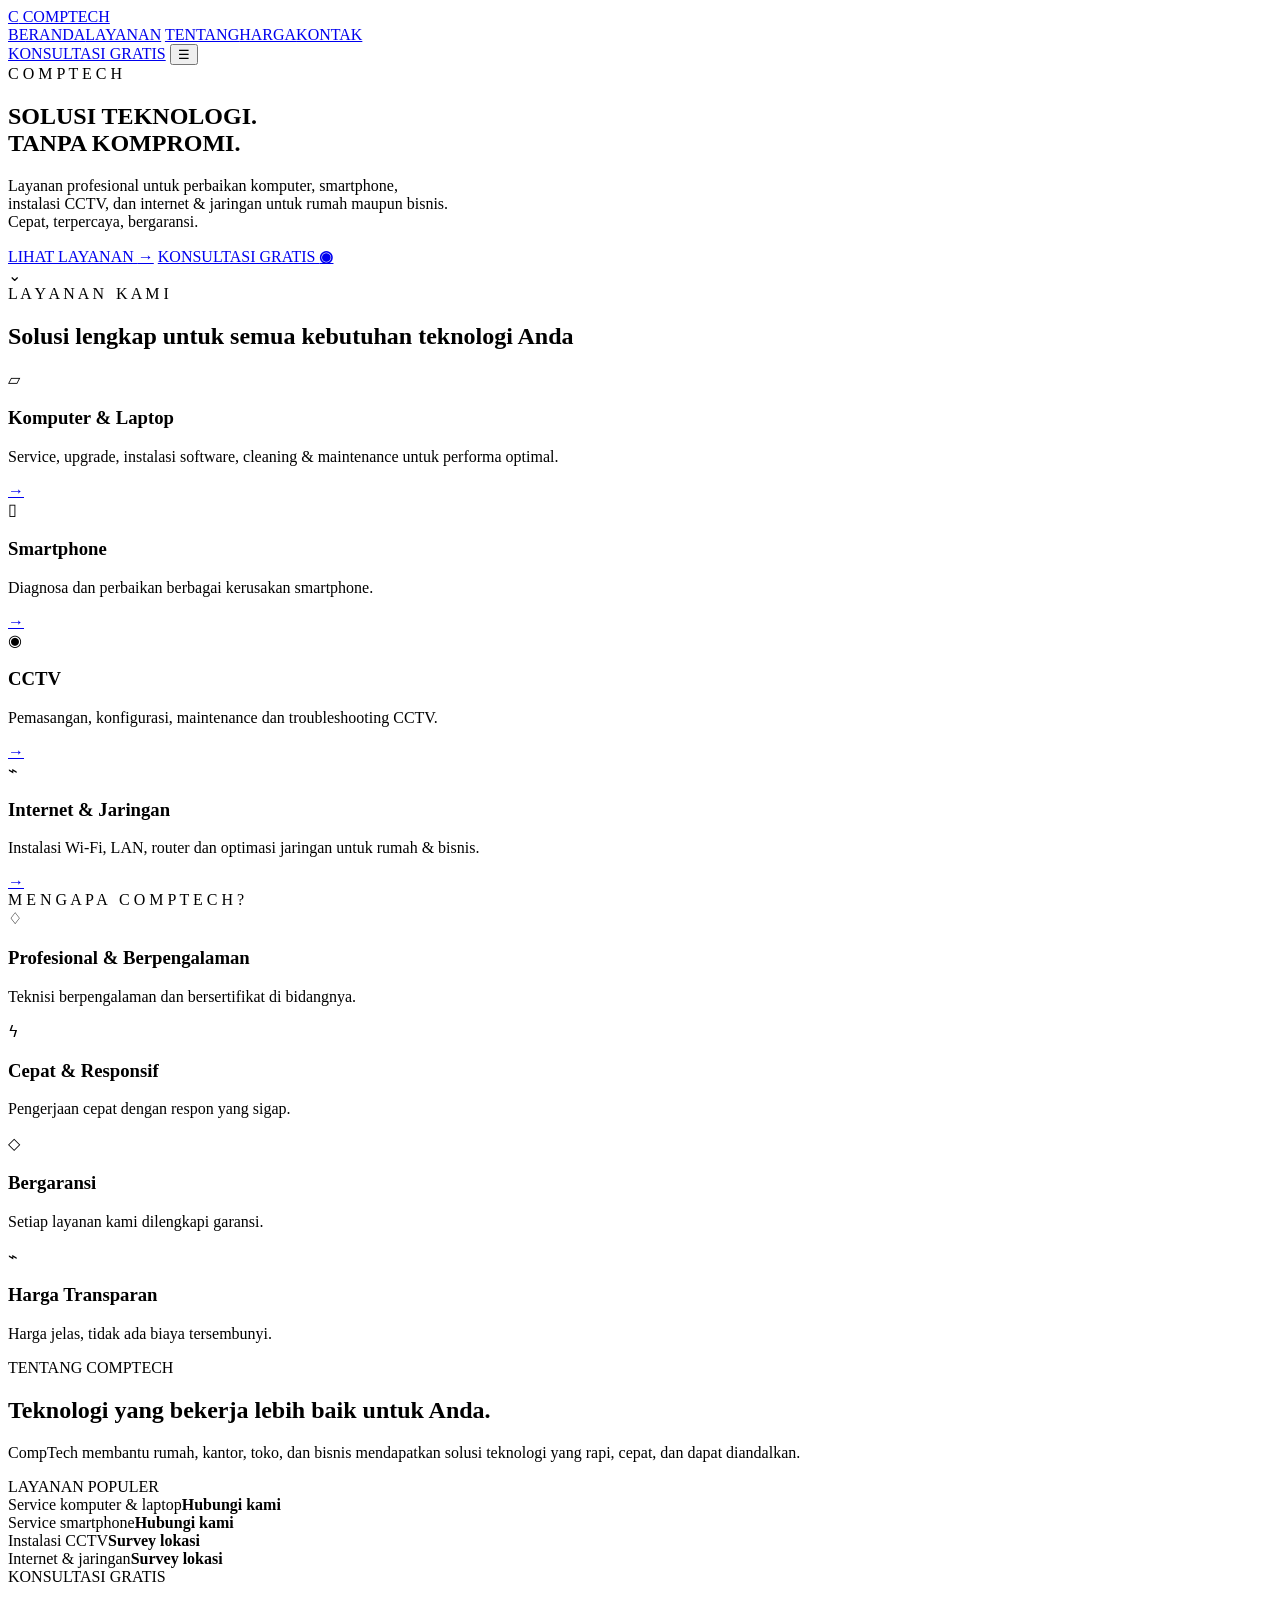
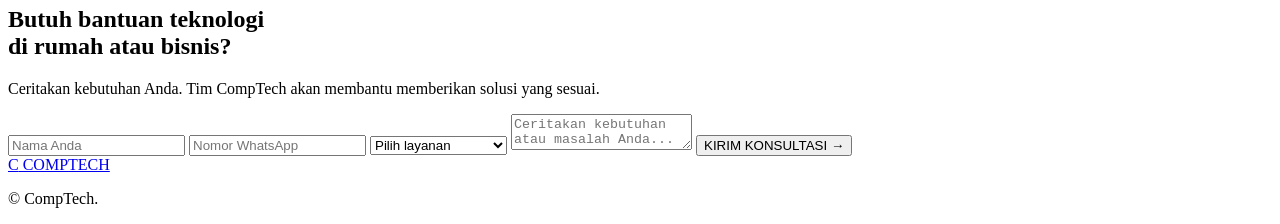
==== commit e7e11f12: "Add files via upload" ====
--- a/index.html
+++ b/index.html
@@ -1,50 +1,90 @@
 <!doctype html>
 <html lang="id">
 <head>
-<meta charset="utf-8"><meta name="viewport" content="width=device-width,initial-scale=1">
-<meta name="description" content="CompTech — jasa perbaikan komputer, laptop, smartphone, CCTV, internet dan jaringan.">
+<meta charset="utf-8">
+<meta name="viewport" content="width=device-width, initial-scale=1">
+<meta name="description" content="CompTech — service komputer, laptop, smartphone, CCTV, internet dan jaringan.">
 <meta name="theme-color" content="#030405">
-<meta property="og:title" content="CompTech — Solusi Teknologi">
-<meta property="og:description" content="Service komputer, smartphone, CCTV, internet dan jaringan.">
 <link rel="icon" href="favicon.svg" type="image/svg+xml">
 <title>CompTech — Solusi Teknologi</title>
 <link rel="stylesheet" href="style.css">
 </head>
 <body>
 <header class="nav">
-<a class="logo" href="#home"><span class="logo-c">C</span><span>COMPTECH</span></a>
-<nav><a class="active" href="#home">BERANDA</a><a href="#layanan">LAYANAN</a><a href="#tentang">TENTANG</a><a href="#harga">HARGA</a><a href="#kontak">KONTAK</a></nav>
-<a class="nav-btn" href="#kontak">KONSULTASI GRATIS ↗</a><button class="hamburger" aria-label="Buka menu">☰</button>
+  <a class="logo" href="#home"><span class="mark">C</span> COMP<span>TECH</span></a>
+  <nav>
+    <a class="active" href="#home">BERANDA</a><a href="#layanan">LAYANAN</a>
+    <a href="#tentang">TENTANG</a><a href="#harga">HARGA</a><a href="#kontak">KONTAK</a>
+  </nav>
+  <a class="top-cta" href="#kontak">KONSULTASI GRATIS</a>
+  <button class="hamburger" aria-label="Menu">☰</button>
 </header>
 
 <main>
 <section class="hero" id="home">
-<div class="hero-copy"><div class="micro">C O M P T E C H</div>
-<h1>SOLUSI TEKNOLOGI.<br><span>TANPA KOMPROMI.</span></h1>
-<p>Perbaikan komputer & laptop, smartphone, instalasi CCTV,<br class="desktop"> serta internet & jaringan untuk rumah maupun bisnis.</p>
-<div class="actions"><a class="btn white" href="#layanan">LIHAT LAYANAN <b>→</b></a><a class="btn outline" href="#kontak">KONSULTASI GRATIS <b>→</b></a></div></div>
-<div class="hero-art"><img src="hero-tech.svg" alt="Ilustrasi komputer, smartphone, CCTV dan router CompTech"></div>
-<div class="scroll">⌄</div>
+  <div class="hero-bg"></div>
+  <div class="hero-overlay">
+    <div class="hero-copy">
+      <div class="eyebrow">C O M P T E C H</div>
+      <h1>SOLUSI TEKNOLOGI.<br>TANPA KOMPROMI.</h1>
+      <p>Layanan profesional untuk perbaikan komputer, smartphone,<br class="desktop">
+      instalasi CCTV, dan internet & jaringan untuk rumah maupun bisnis.<br>
+      Cepat, terpercaya, bergaransi.</p>
+      <div class="actions">
+        <a class="btn primary" href="#layanan">LIHAT LAYANAN <b>→</b></a>
+        <a class="btn ghost" href="#kontak">KONSULTASI GRATIS <b>◉</b></a>
+      </div>
+    </div>
+    <div class="hero-scroll">⌄</div>
+  </div>
 </section>
 
 <section class="services" id="layanan">
-<div class="heading"><div class="micro">L A Y A N A N &nbsp; K A M I</div><h2>Solusi lengkap untuk semua kebutuhan teknologi Anda</h2></div>
-<div class="cards">
-<article class="card"><span class="num">01</span><div class="icon">▱</div><h3>Komputer & Laptop</h3><p>Service, upgrade, instalasi software, cleaning dan maintenance.</p><a href="#kontak">→</a></article>
-<article class="card"><span class="num">02</span><div class="icon">▯</div><h3>Smartphone</h3><p>Diagnosa dan perbaikan berbagai kerusakan smartphone.</p><a href="#kontak">→</a></article>
-<article class="card"><span class="num">03</span><div class="icon">◉</div><h3>CCTV</h3><p>Pemasangan, konfigurasi, maintenance dan troubleshooting.</p><a href="#kontak">→</a></article>
-<article class="card"><span class="num">04</span><div class="icon">⌁</div><h3>Internet & Jaringan</h3><p>Instalasi Wi-Fi, LAN, router dan optimasi jaringan.</p><a href="#kontak">→</a></article>
-</div></section>
+  <div class="eyebrow">L A Y A N A N &nbsp; K A M I</div>
+  <h2>Solusi lengkap untuk semua kebutuhan teknologi Anda</h2>
+  <div class="line"></div>
+  <div class="cards">
+    <article class="card"><div class="icon">▱</div><h3>Komputer & Laptop</h3><p>Service, upgrade, instalasi software, cleaning & maintenance untuk performa optimal.</p><a href="#kontak">→</a></article>
+    <article class="card"><div class="icon">▯</div><h3>Smartphone</h3><p>Diagnosa dan perbaikan berbagai kerusakan smartphone.</p><a href="#kontak">→</a></article>
+    <article class="card"><div class="icon">◉</div><h3>CCTV</h3><p>Pemasangan, konfigurasi, maintenance dan troubleshooting CCTV.</p><a href="#kontak">→</a></article>
+    <article class="card"><div class="icon">⌁</div><h3>Internet & Jaringan</h3><p>Instalasi Wi-Fi, LAN, router dan optimasi jaringan untuk rumah & bisnis.</p><a href="#kontak">→</a></article>
+  </div>
+</section>
 
-<section class="why" id="tentang"><div class="micro">M E N G A P A &nbsp; C O M P T E C H ?</div>
-<div class="benefits"><div><b>♢</b><h3>Profesional & Berpengalaman</h3><p>Teknisi berpengalaman dan terpercaya.</p></div><div><b>ϟ</b><h3>Cepat & Responsif</h3><p>Respon cepat dan pengerjaan efisien.</p></div><div><b>◇</b><h3>Bergaransi</h3><p>Layanan disertai jaminan.</p></div><div><b>⌁</b><h3>Harga Transparan</h3><p>Harga jelas tanpa biaya tersembunyi.</p></div></div></section>
+<section class="why" id="tentang">
+  <div class="eyebrow">M E N G A P A &nbsp; C O M P T E C H ?</div>
+  <div class="benefits">
+    <div><span>♢</span><h3>Profesional & Berpengalaman</h3><p>Teknisi berpengalaman dan bersertifikat di bidangnya.</p></div>
+    <div><span>ϟ</span><h3>Cepat & Responsif</h3><p>Pengerjaan cepat dengan respon yang sigap.</p></div>
+    <div><span>◇</span><h3>Bergaransi</h3><p>Setiap layanan kami dilengkapi garansi.</p></div>
+    <div><span>⌁</span><h3>Harga Transparan</h3><p>Harga jelas, tidak ada biaya tersembunyi.</p></div>
+  </div>
+</section>
 
-<section class="info" id="harga"><div><div class="micro">TENTANG COMPTECH</div><h2>Teknologi yang bekerja lebih baik untuk Anda.</h2><p>CompTech membantu rumah, kantor, toko, dan bisnis mendapatkan solusi teknologi yang rapi, cepat, dan dapat diandalkan.</p></div>
-<div class="price"><div class="micro">LAYANAN POPULER</div><div><span>Service komputer & laptop</span><b>Hubungi kami</b></div><div><span>Service smartphone</span><b>Hubungi kami</b></div><div><span>Instalasi CCTV</span><b>Survey lokasi</b></div><div><span>Internet & jaringan</span><b>Survey lokasi</b></div></div></section>
+<section class="info" id="harga">
+  <div><div class="eyebrow">TENTANG COMPTECH</div><h2>Teknologi yang bekerja lebih baik untuk Anda.</h2>
+  <p>CompTech membantu rumah, kantor, toko, dan bisnis mendapatkan solusi teknologi yang rapi, cepat, dan dapat diandalkan.</p></div>
+  <div class="price"><div class="eyebrow">LAYANAN POPULER</div>
+    <div><span>Service komputer & laptop</span><b>Hubungi kami</b></div>
+    <div><span>Service smartphone</span><b>Hubungi kami</b></div>
+    <div><span>Instalasi CCTV</span><b>Survey lokasi</b></div>
+    <div><span>Internet & jaringan</span><b>Survey lokasi</b></div>
+  </div>
+</section>
 
-<section class="contact" id="kontak"><div><div class="micro">KONSULTASI GRATIS</div><h2>Butuh bantuan teknologi<br>di rumah atau bisnis?</h2><p>Ceritakan kebutuhan Anda. Kami akan membantu memberikan solusi yang sesuai.</p></div>
-<form id="contactForm"><input id="name" required placeholder="Nama Anda"><input id="phone" required placeholder="Nomor WhatsApp"><select id="service" required><option value="">Pilih layanan</option><option>Komputer & Laptop</option><option>Smartphone</option><option>CCTV</option><option>Internet & Jaringan</option></select><textarea id="message" required placeholder="Ceritakan kebutuhan atau masalah Anda..."></textarea><button>KIRIM KONSULTASI <span>→</span></button></form></section>
+<section class="contact" id="kontak">
+  <div><div class="eyebrow">KONSULTASI GRATIS</div><h2>Butuh bantuan teknologi<br>di rumah atau bisnis?</h2>
+  <p>Ceritakan kebutuhan Anda. Tim CompTech akan membantu memberikan solusi yang sesuai.</p></div>
+  <form id="contactForm">
+    <input id="name" required placeholder="Nama Anda">
+    <input id="phone" required placeholder="Nomor WhatsApp">
+    <select id="service" required><option value="">Pilih layanan</option><option>Komputer & Laptop</option><option>Smartphone</option><option>CCTV</option><option>Internet & Jaringan</option></select>
+    <textarea id="message" required placeholder="Ceritakan kebutuhan atau masalah Anda..."></textarea>
+    <button type="submit">KIRIM KONSULTASI <span>→</span></button>
+  </form>
+</section>
 </main>
-<footer><a class="logo" href="#home"><span class="logo-c">C</span><span>COMPTECH</span></a><p>© <span id="year"></span> CompTech.</p></footer>
+<footer><a class="logo" href="#home"><span class="mark">C</span> COMP<span>TECH</span></a><p>© <span id="year"></span> CompTech.</p></footer>
 <script src="script.js"></script>
-</body></html>+</body>
+</html>
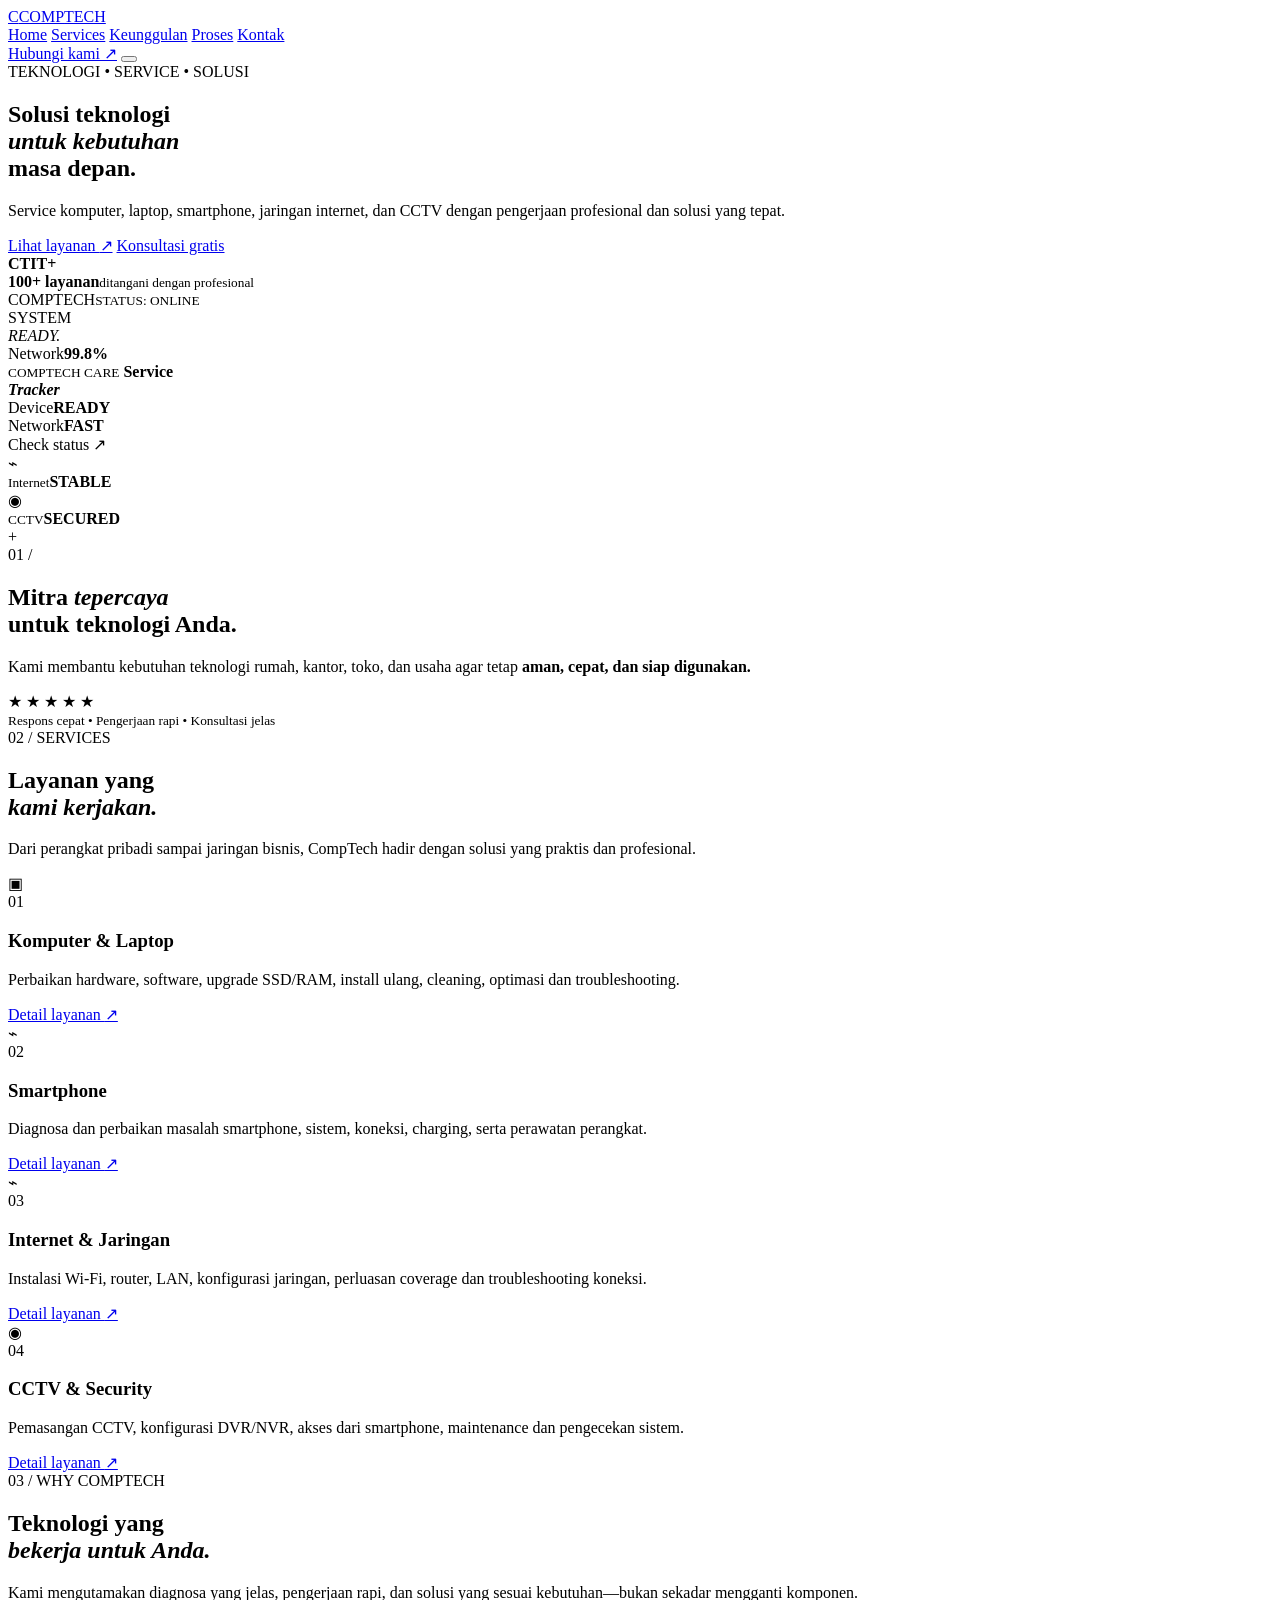
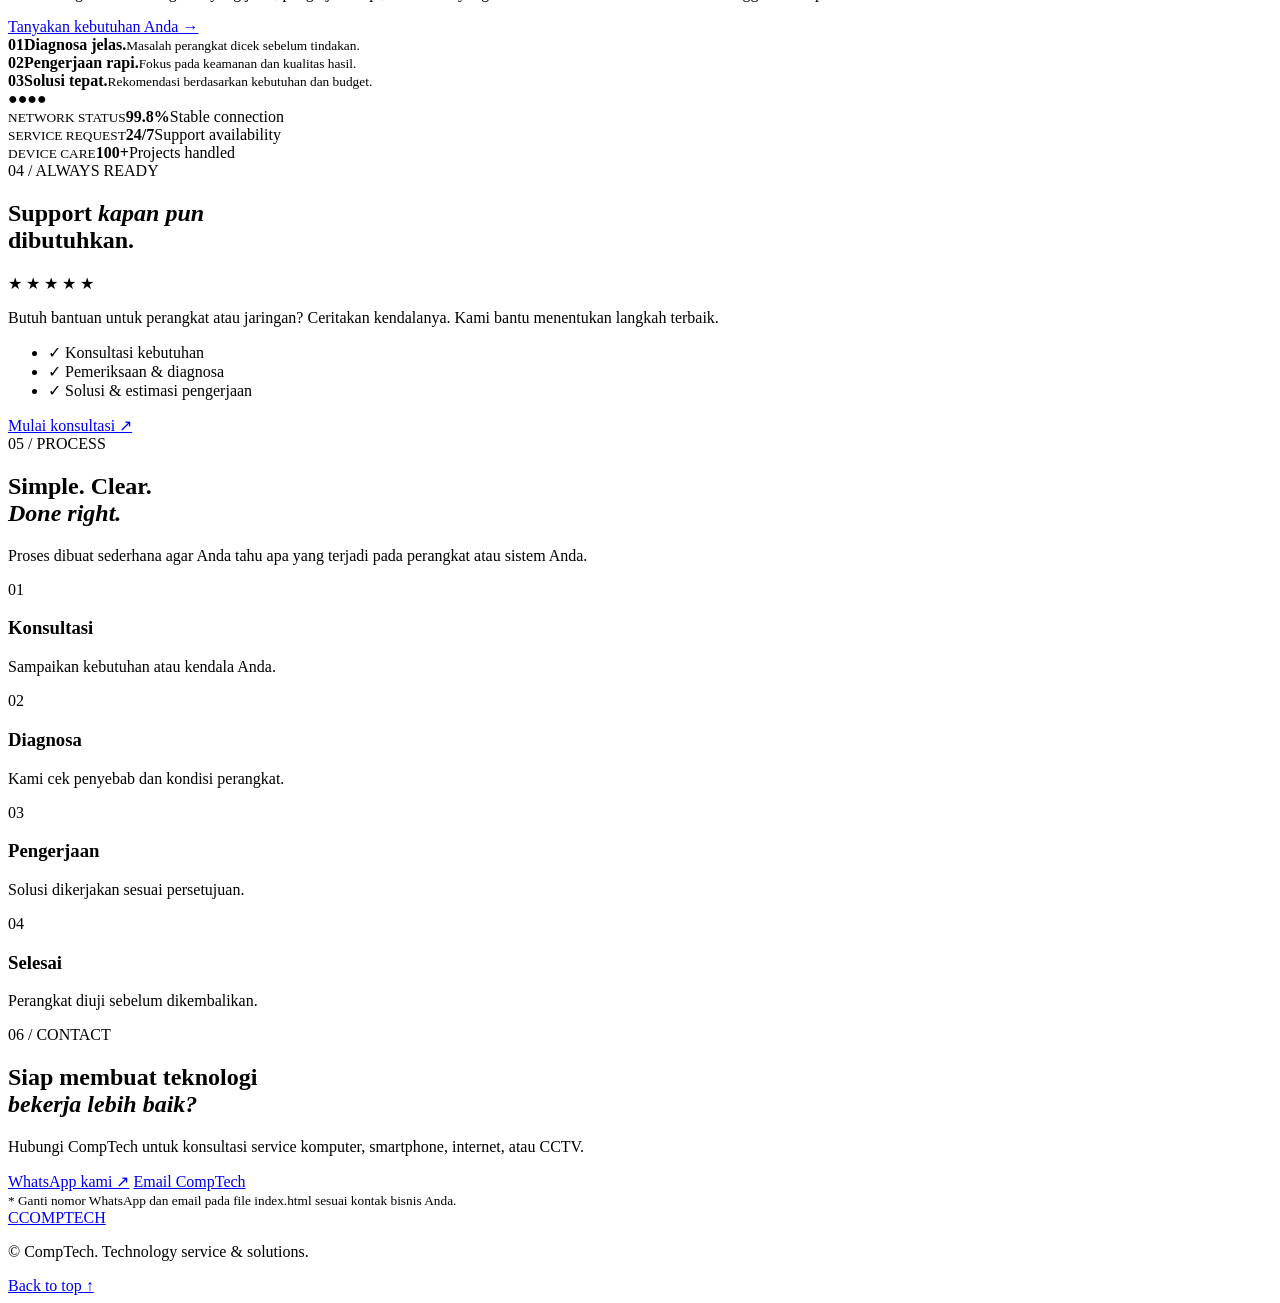
==== commit bf534a31: "Add files via upload" ====
--- a/index.html
+++ b/index.html
@@ -1,90 +1,196 @@
-<!doctype html>
+<!DOCTYPE html>
 <html lang="id">
 <head>
-<meta charset="utf-8">
-<meta name="viewport" content="width=device-width, initial-scale=1">
-<meta name="description" content="CompTech — service komputer, laptop, smartphone, CCTV, internet dan jaringan.">
-<meta name="theme-color" content="#030405">
-<link rel="icon" href="favicon.svg" type="image/svg+xml">
-<title>CompTech — Solusi Teknologi</title>
-<link rel="stylesheet" href="style.css">
+  <meta charset="UTF-8">
+  <meta name="viewport" content="width=device-width, initial-scale=1.0">
+  <meta name="description" content="CompTech — Jasa service komputer, laptop, smartphone, internet dan CCTV. Cepat, profesional, dan terpercaya.">
+  <meta name="theme-color" content="#0a0d0d">
+  <title>CompTech — Computer, Smartphone, Internet & CCTV</title>
+  <link rel="preconnect" href="https://fonts.googleapis.com">
+  <link rel="preconnect" href="https://fonts.gstatic.com" crossorigin>
+  <link href="https://fonts.googleapis.com/css2?family=Inter:wght@400;500;600;700;800&display=swap" rel="stylesheet">
+  <link rel="stylesheet" href="style.css">
 </head>
 <body>
-<header class="nav">
-  <a class="logo" href="#home"><span class="mark">C</span> COMP<span>TECH</span></a>
-  <nav>
-    <a class="active" href="#home">BERANDA</a><a href="#layanan">LAYANAN</a>
-    <a href="#tentang">TENTANG</a><a href="#harga">HARGA</a><a href="#kontak">KONTAK</a>
-  </nav>
-  <a class="top-cta" href="#kontak">KONSULTASI GRATIS</a>
-  <button class="hamburger" aria-label="Menu">☰</button>
-</header>
+  <div class="noise"></div>
+  <header class="header">
+    <a class="brand" href="#home" aria-label="CompTech">
+      <span class="brand-mark">C</span><span>COMP<span>TECH</span></span>
+    </a>
+    <nav class="nav" id="nav">
+      <a href="#home">Home</a>
+      <a href="#services">Services</a>
+      <a href="#why">Keunggulan</a>
+      <a href="#process">Proses</a>
+      <a href="#contact">Kontak</a>
+    </nav>
+    <a class="nav-cta" href="#contact">Hubungi kami <span>↗</span></a>
+    <button class="menu-btn" id="menuBtn" aria-label="Buka menu"><span></span><span></span><span></span></button>
+  </header>
 
-<main>
-<section class="hero" id="home">
-  <div class="hero-bg"></div>
-  <div class="hero-overlay">
-    <div class="hero-copy">
-      <div class="eyebrow">C O M P T E C H</div>
-      <h1>SOLUSI TEKNOLOGI.<br>TANPA KOMPROMI.</h1>
-      <p>Layanan profesional untuk perbaikan komputer, smartphone,<br class="desktop">
-      instalasi CCTV, dan internet & jaringan untuk rumah maupun bisnis.<br>
-      Cepat, terpercaya, bergaransi.</p>
-      <div class="actions">
-        <a class="btn primary" href="#layanan">LIHAT LAYANAN <b>→</b></a>
-        <a class="btn ghost" href="#kontak">KONSULTASI GRATIS <b>◉</b></a>
+  <main>
+    <section class="hero section-grid" id="home">
+      <div class="hero-copy reveal">
+        <div class="eyebrow"><i></i> TEKNOLOGI • SERVICE • SOLUSI</div>
+        <h1>Solusi teknologi<br><em>untuk kebutuhan</em><br>masa depan.</h1>
+        <p class="hero-text">Service komputer, laptop, smartphone, jaringan internet, dan CCTV dengan pengerjaan profesional dan solusi yang tepat.</p>
+        <div class="hero-actions">
+          <a class="btn btn-primary" href="#services">Lihat layanan <span>↗</span></a>
+          <a class="btn btn-ghost" href="#contact">Konsultasi gratis</a>
+        </div>
+        <div class="hero-proof">
+          <div class="avatar-stack">
+            <b>CT</b><b>IT</b><b>+</b>
+          </div>
+          <div><strong>100+ layanan</strong><small>ditangani dengan profesional</small></div>
+        </div>
       </div>
-    </div>
-    <div class="hero-scroll">⌄</div>
-  </div>
-</section>
 
-<section class="services" id="layanan">
-  <div class="eyebrow">L A Y A N A N &nbsp; K A M I</div>
-  <h2>Solusi lengkap untuk semua kebutuhan teknologi Anda</h2>
-  <div class="line"></div>
-  <div class="cards">
-    <article class="card"><div class="icon">▱</div><h3>Komputer & Laptop</h3><p>Service, upgrade, instalasi software, cleaning & maintenance untuk performa optimal.</p><a href="#kontak">→</a></article>
-    <article class="card"><div class="icon">▯</div><h3>Smartphone</h3><p>Diagnosa dan perbaikan berbagai kerusakan smartphone.</p><a href="#kontak">→</a></article>
-    <article class="card"><div class="icon">◉</div><h3>CCTV</h3><p>Pemasangan, konfigurasi, maintenance dan troubleshooting CCTV.</p><a href="#kontak">→</a></article>
-    <article class="card"><div class="icon">⌁</div><h3>Internet & Jaringan</h3><p>Instalasi Wi-Fi, LAN, router dan optimasi jaringan untuk rumah & bisnis.</p><a href="#kontak">→</a></article>
-  </div>
-</section>
+      <div class="hero-visual reveal">
+        <div class="visual-glow"></div>
+        <div class="orbit orbit-1"></div>
+        <div class="orbit orbit-2"></div>
+        <div class="device laptop">
+          <div class="laptop-screen">
+            <div class="screen-top"><span>COMPTECH</span><small>STATUS: ONLINE</small></div>
+            <div class="screen-title">SYSTEM<br><em>READY.</em></div>
+            <div class="screen-chart"><i></i><i></i><i></i><i></i><i></i><i></i></div>
+            <div class="screen-card"><span>Network</span><b>99.8%</b></div>
+          </div>
+          <div class="laptop-base"></div>
+        </div>
+        <div class="device phone">
+          <div class="phone-notch"></div>
+          <div class="phone-screen">
+            <small>COMPTECH CARE</small>
+            <strong>Service<br><em>Tracker</em></strong>
+            <div class="phone-line"></div>
+            <div class="phone-row"><span>Device</span><b>READY</b></div>
+            <div class="phone-row"><span>Network</span><b>FAST</b></div>
+            <div class="phone-button">Check status ↗</div>
+          </div>
+        </div>
+        <div class="float-card card-top"><span class="mini-icon">⌁</span><div><small>Internet</small><strong>STABLE</strong></div></div>
+        <div class="float-card card-bottom"><span class="mini-icon">◉</span><div><small>CCTV</small><strong>SECURED</strong></div></div>
+        <div class="circle-plus">+</div>
+      </div>
+    </section>
 
-<section class="why" id="tentang">
-  <div class="eyebrow">M E N G A P A &nbsp; C O M P T E C H ?</div>
-  <div class="benefits">
-    <div><span>♢</span><h3>Profesional & Berpengalaman</h3><p>Teknisi berpengalaman dan bersertifikat di bidangnya.</p></div>
-    <div><span>ϟ</span><h3>Cepat & Responsif</h3><p>Pengerjaan cepat dengan respon yang sigap.</p></div>
-    <div><span>◇</span><h3>Bergaransi</h3><p>Setiap layanan kami dilengkapi garansi.</p></div>
-    <div><span>⌁</span><h3>Harga Transparan</h3><p>Harga jelas, tidak ada biaya tersembunyi.</p></div>
-  </div>
-</section>
+    <section class="trust section-grid" id="why">
+      <div class="trust-title reveal">
+        <span class="section-no">01 /</span>
+        <h2>Mitra <em>tepercaya</em><br>untuk teknologi Anda.</h2>
+      </div>
+      <div class="trust-text reveal">
+        <p>Kami membantu kebutuhan teknologi rumah, kantor, toko, dan usaha agar tetap <strong>aman, cepat, dan siap digunakan.</strong></p>
+        <div class="trust-stars">★ ★ ★ ★ ★</div>
+        <small>Respons cepat • Pengerjaan rapi • Konsultasi jelas</small>
+      </div>
+    </section>
 
-<section class="info" id="harga">
-  <div><div class="eyebrow">TENTANG COMPTECH</div><h2>Teknologi yang bekerja lebih baik untuk Anda.</h2>
-  <p>CompTech membantu rumah, kantor, toko, dan bisnis mendapatkan solusi teknologi yang rapi, cepat, dan dapat diandalkan.</p></div>
-  <div class="price"><div class="eyebrow">LAYANAN POPULER</div>
-    <div><span>Service komputer & laptop</span><b>Hubungi kami</b></div>
-    <div><span>Service smartphone</span><b>Hubungi kami</b></div>
-    <div><span>Instalasi CCTV</span><b>Survey lokasi</b></div>
-    <div><span>Internet & jaringan</span><b>Survey lokasi</b></div>
-  </div>
-</section>
+    <section class="services" id="services">
+      <div class="section-heading reveal">
+        <div><span class="section-no">02 / SERVICES</span><h2>Layanan yang<br><em>kami kerjakan.</em></h2></div>
+        <p>Dari perangkat pribadi sampai jaringan bisnis, CompTech hadir dengan solusi yang praktis dan profesional.</p>
+      </div>
+      <div class="service-grid">
+        <article class="service-card reveal">
+          <div class="service-icon">▣</div><span class="service-no">01</span>
+          <h3>Komputer & Laptop</h3>
+          <p>Perbaikan hardware, software, upgrade SSD/RAM, install ulang, cleaning, optimasi dan troubleshooting.</p>
+          <a href="#contact">Detail layanan <span>↗</span></a>
+        </article>
+        <article class="service-card active reveal">
+          <div class="service-icon">⌁</div><span class="service-no">02</span>
+          <h3>Smartphone</h3>
+          <p>Diagnosa dan perbaikan masalah smartphone, sistem, koneksi, charging, serta perawatan perangkat.</p>
+          <a href="#contact">Detail layanan <span>↗</span></a>
+        </article>
+        <article class="service-card reveal">
+          <div class="service-icon">⌁</div><span class="service-no">03</span>
+          <h3>Internet & Jaringan</h3>
+          <p>Instalasi Wi-Fi, router, LAN, konfigurasi jaringan, perluasan coverage dan troubleshooting koneksi.</p>
+          <a href="#contact">Detail layanan <span>↗</span></a>
+        </article>
+        <article class="service-card reveal">
+          <div class="service-icon">◉</div><span class="service-no">04</span>
+          <h3>CCTV & Security</h3>
+          <p>Pemasangan CCTV, konfigurasi DVR/NVR, akses dari smartphone, maintenance dan pengecekan sistem.</p>
+          <a href="#contact">Detail layanan <span>↗</span></a>
+        </article>
+      </div>
+    </section>
 
-<section class="contact" id="kontak">
-  <div><div class="eyebrow">KONSULTASI GRATIS</div><h2>Butuh bantuan teknologi<br>di rumah atau bisnis?</h2>
-  <p>Ceritakan kebutuhan Anda. Tim CompTech akan membantu memberikan solusi yang sesuai.</p></div>
-  <form id="contactForm">
-    <input id="name" required placeholder="Nama Anda">
-    <input id="phone" required placeholder="Nomor WhatsApp">
-    <select id="service" required><option value="">Pilih layanan</option><option>Komputer & Laptop</option><option>Smartphone</option><option>CCTV</option><option>Internet & Jaringan</option></select>
-    <textarea id="message" required placeholder="Ceritakan kebutuhan atau masalah Anda..."></textarea>
-    <button type="submit">KIRIM KONSULTASI <span>→</span></button>
-  </form>
-</section>
-</main>
-<footer><a class="logo" href="#home"><span class="mark">C</span> COMP<span>TECH</span></a><p>© <span id="year"></span> CompTech.</p></footer>
-<script src="script.js"></script>
+    <section class="metrics section-grid">
+      <div class="metric-copy reveal">
+        <span class="section-no">03 / WHY COMPTECH</span>
+        <h2>Teknologi yang<br><em>bekerja untuk Anda.</em></h2>
+        <p>Kami mengutamakan diagnosa yang jelas, pengerjaan rapi, dan solusi yang sesuai kebutuhan—bukan sekadar mengganti komponen.</p>
+        <a class="text-link" href="#contact">Tanyakan kebutuhan Anda <span>→</span></a>
+      </div>
+      <div class="metric-list">
+        <div class="metric reveal"><strong>01</strong><span><b>Diagnosa jelas.</b><small>Masalah perangkat dicek sebelum tindakan.</small></span></div>
+        <div class="metric reveal"><strong>02</strong><span><b>Pengerjaan rapi.</b><small>Fokus pada keamanan dan kualitas hasil.</small></span></div>
+        <div class="metric reveal"><strong>03</strong><span><b>Solusi tepat.</b><small>Rekomendasi berdasarkan kebutuhan dan budget.</small></span></div>
+      </div>
+    </section>
+
+    <section class="dashboard section-grid">
+      <div class="network-art reveal">
+        <div class="network-grid"></div>
+        <div class="network-line line-a"></div><div class="network-line line-b"></div><div class="network-line line-c"></div>
+        <span class="node n1">●</span><span class="node n2">●</span><span class="node n3">●</span><span class="node n4">●</span>
+        <div class="data-card dc1"><small>NETWORK STATUS</small><b>99.8%</b><span>Stable connection</span></div>
+        <div class="data-card dc2"><small>SERVICE REQUEST</small><b>24/7</b><span>Support availability</span></div>
+        <div class="data-card dc3"><small>DEVICE CARE</small><b>100+</b><span>Projects handled</span></div>
+      </div>
+      <div class="dashboard-copy reveal">
+        <span class="section-no">04 / ALWAYS READY</span>
+        <h2>Support <em>kapan pun</em><br>dibutuhkan.</h2>
+        <div class="stars">★ ★ ★ ★ ★</div>
+        <p>Butuh bantuan untuk perangkat atau jaringan? Ceritakan kendalanya. Kami bantu menentukan langkah terbaik.</p>
+        <ul>
+          <li><span>✓</span> Konsultasi kebutuhan</li>
+          <li><span>✓</span> Pemeriksaan & diagnosa</li>
+          <li><span>✓</span> Solusi & estimasi pengerjaan</li>
+        </ul>
+        <a class="btn btn-primary" href="#contact">Mulai konsultasi <span>↗</span></a>
+      </div>
+    </section>
+
+    <section class="process" id="process">
+      <div class="section-heading reveal">
+        <div><span class="section-no">05 / PROCESS</span><h2>Simple. Clear.<br><em>Done right.</em></h2></div>
+        <p>Proses dibuat sederhana agar Anda tahu apa yang terjadi pada perangkat atau sistem Anda.</p>
+      </div>
+      <div class="process-grid">
+        <div class="process-item reveal"><span>01</span><h3>Konsultasi</h3><p>Sampaikan kebutuhan atau kendala Anda.</p></div>
+        <div class="process-item reveal"><span>02</span><h3>Diagnosa</h3><p>Kami cek penyebab dan kondisi perangkat.</p></div>
+        <div class="process-item reveal"><span>03</span><h3>Pengerjaan</h3><p>Solusi dikerjakan sesuai persetujuan.</p></div>
+        <div class="process-item reveal"><span>04</span><h3>Selesai</h3><p>Perangkat diuji sebelum dikembalikan.</p></div>
+      </div>
+    </section>
+
+    <section class="cta" id="contact">
+      <div class="cta-inner reveal">
+        <span class="section-no">06 / CONTACT</span>
+        <h2>Siap membuat teknologi<br><em>bekerja lebih baik?</em></h2>
+        <p>Hubungi CompTech untuk konsultasi service komputer, smartphone, internet, atau CCTV.</p>
+        <div class="cta-actions">
+          <a class="btn btn-primary" href="https://wa.me/6280000000000?text=Halo%20CompTech,%20saya%20ingin%20konsultasi%20layanan." target="_blank" rel="noopener">WhatsApp kami ↗</a>
+          <a class="btn btn-ghost" href="mailto:hello@comptech.id">Email CompTech</a>
+        </div>
+        <small class="replace-note">* Ganti nomor WhatsApp dan email pada file index.html sesuai kontak bisnis Anda.</small>
+      </div>
+    </section>
+  </main>
+
+  <footer class="footer">
+    <a class="brand" href="#home"><span class="brand-mark">C</span><span>COMP<span>TECH</span></span></a>
+    <p>© <span id="year"></span> CompTech. Technology service & solutions.</p>
+    <a href="#home">Back to top ↑</a>
+  </footer>
+
+  <script src="script.js"></script>
 </body>
-</html>+</html>
